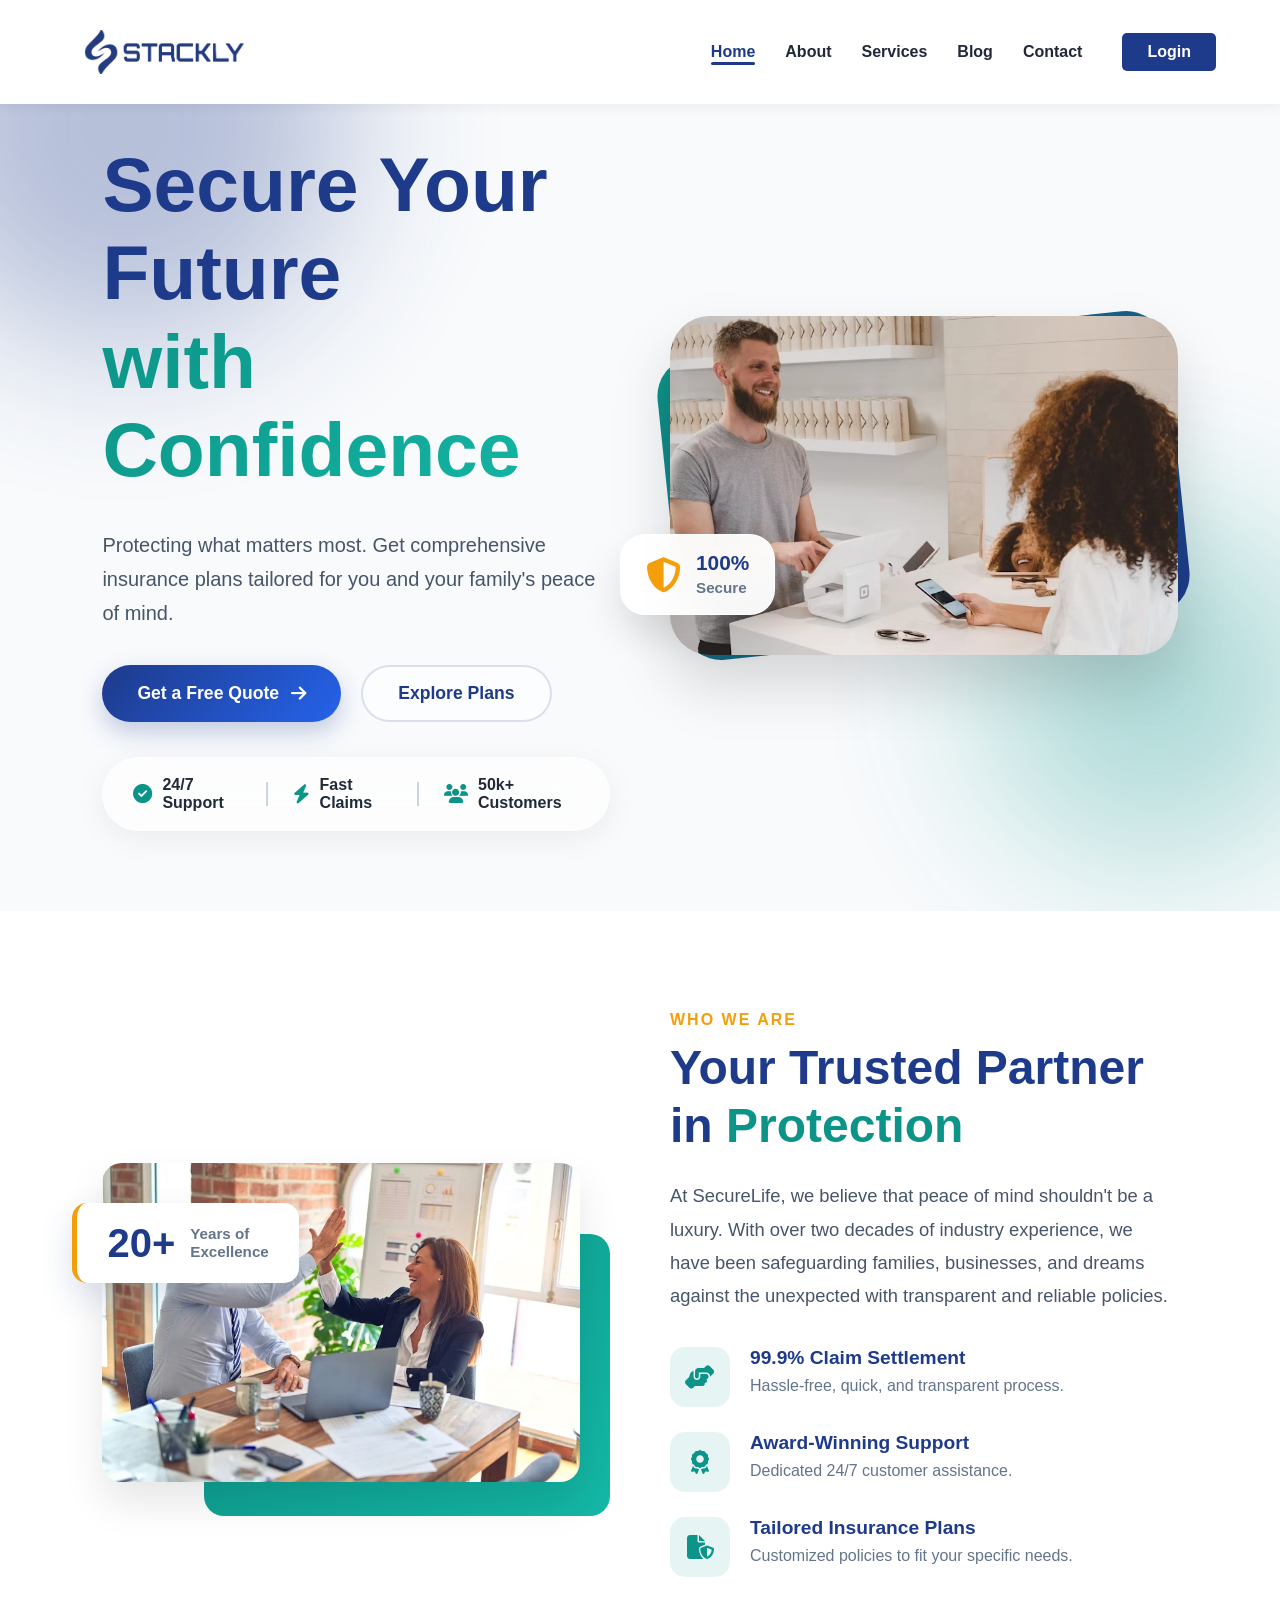
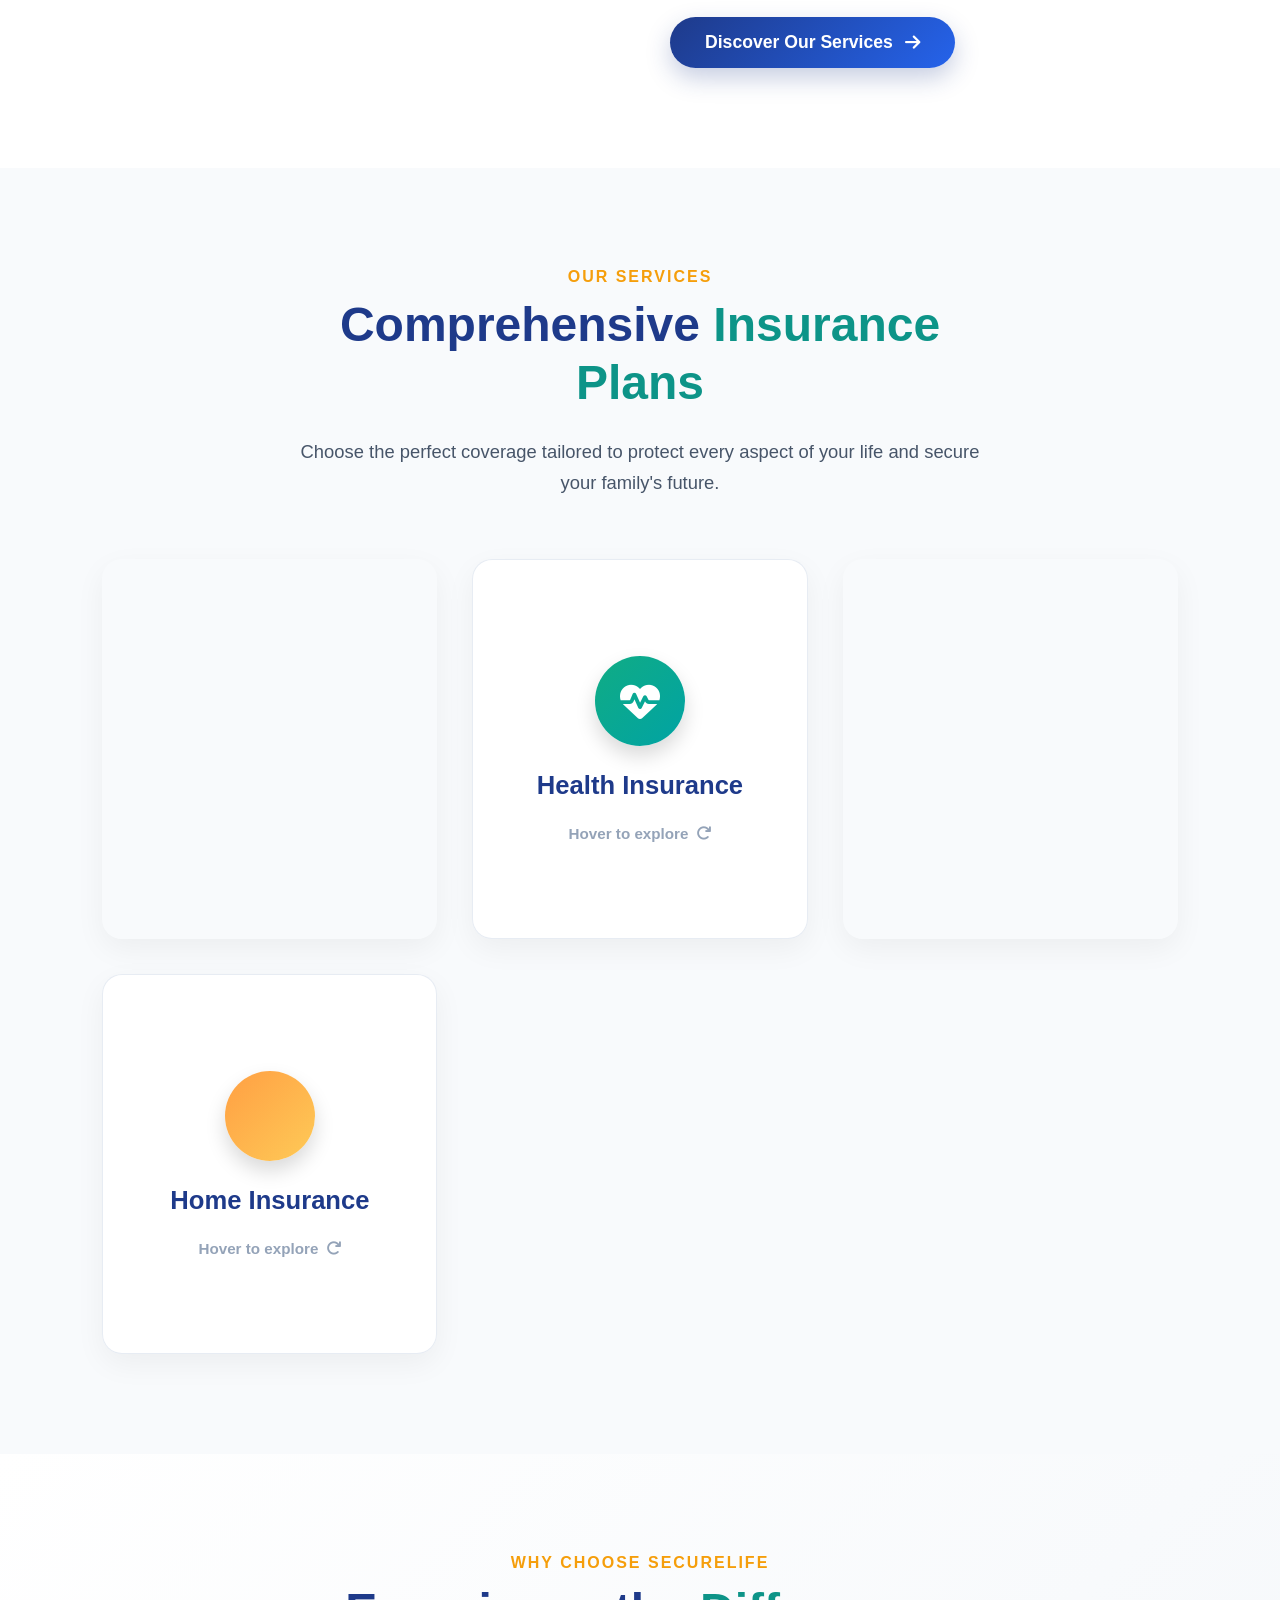
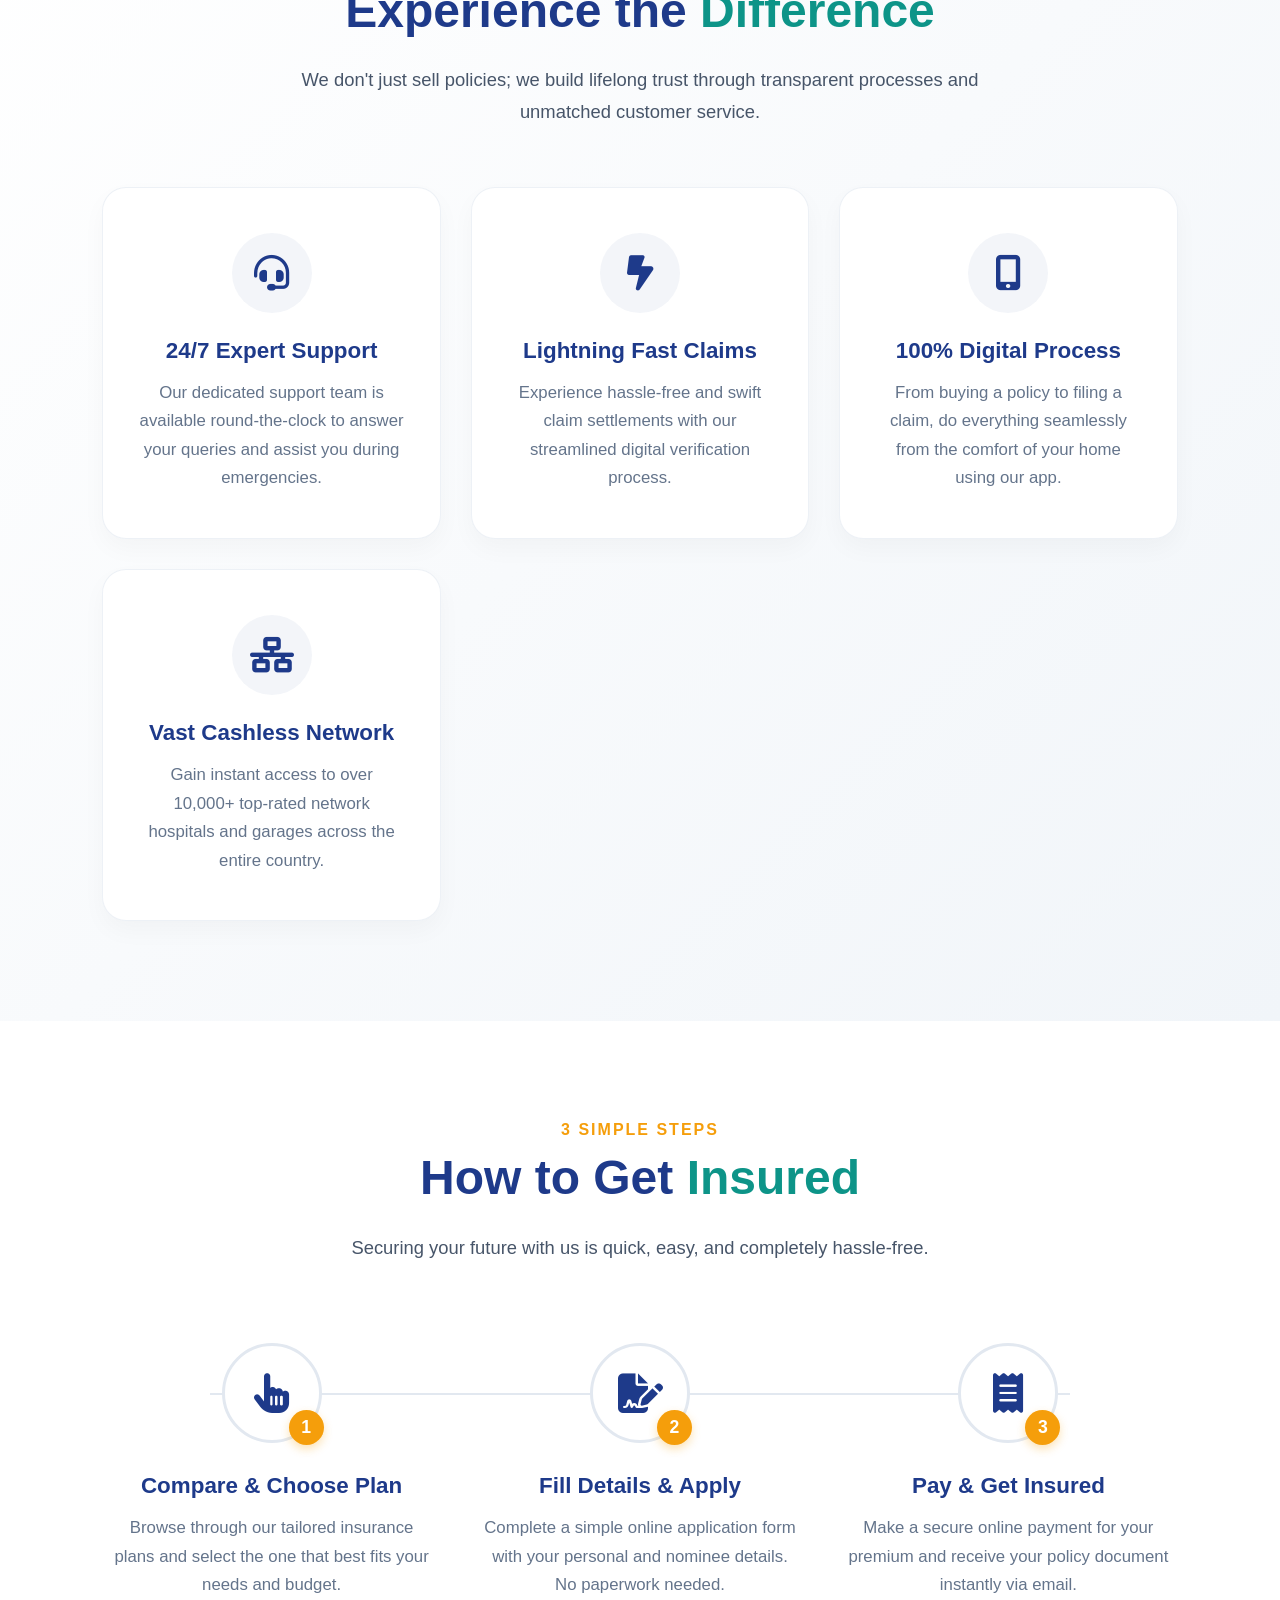
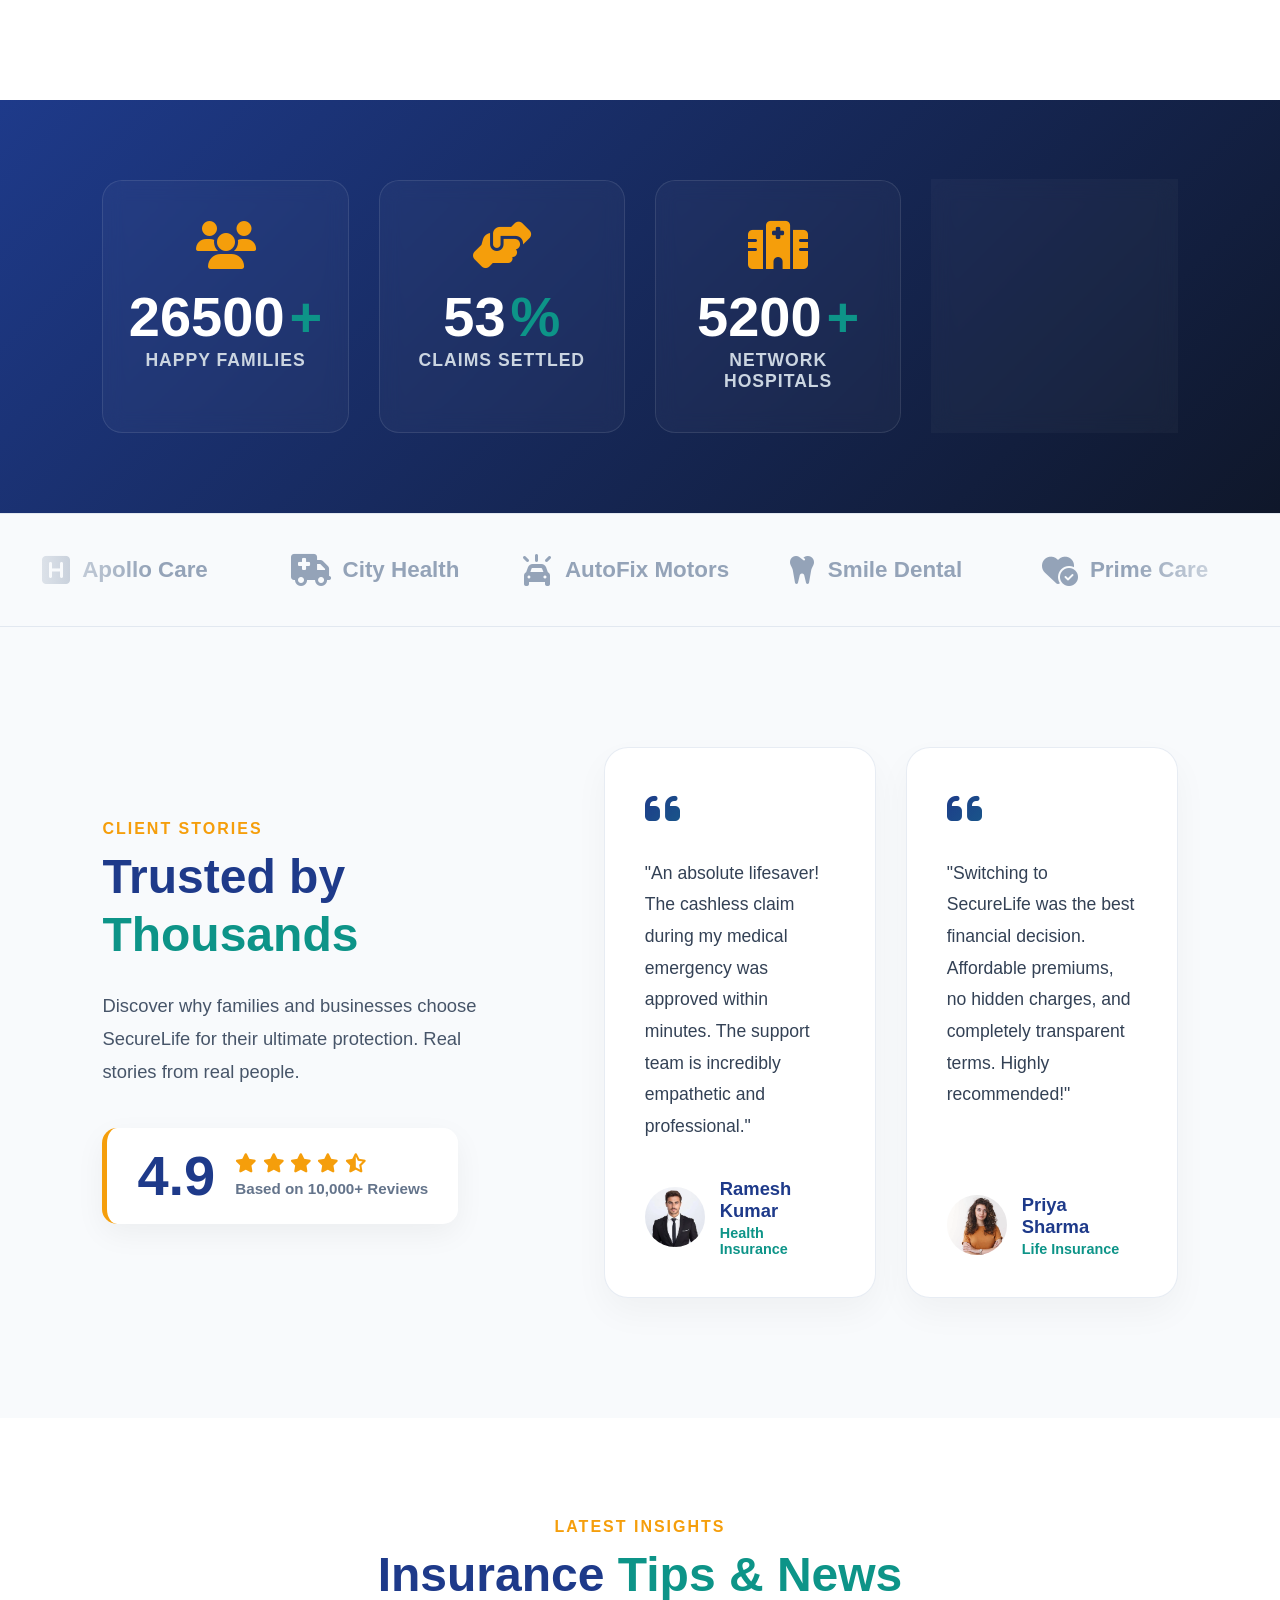
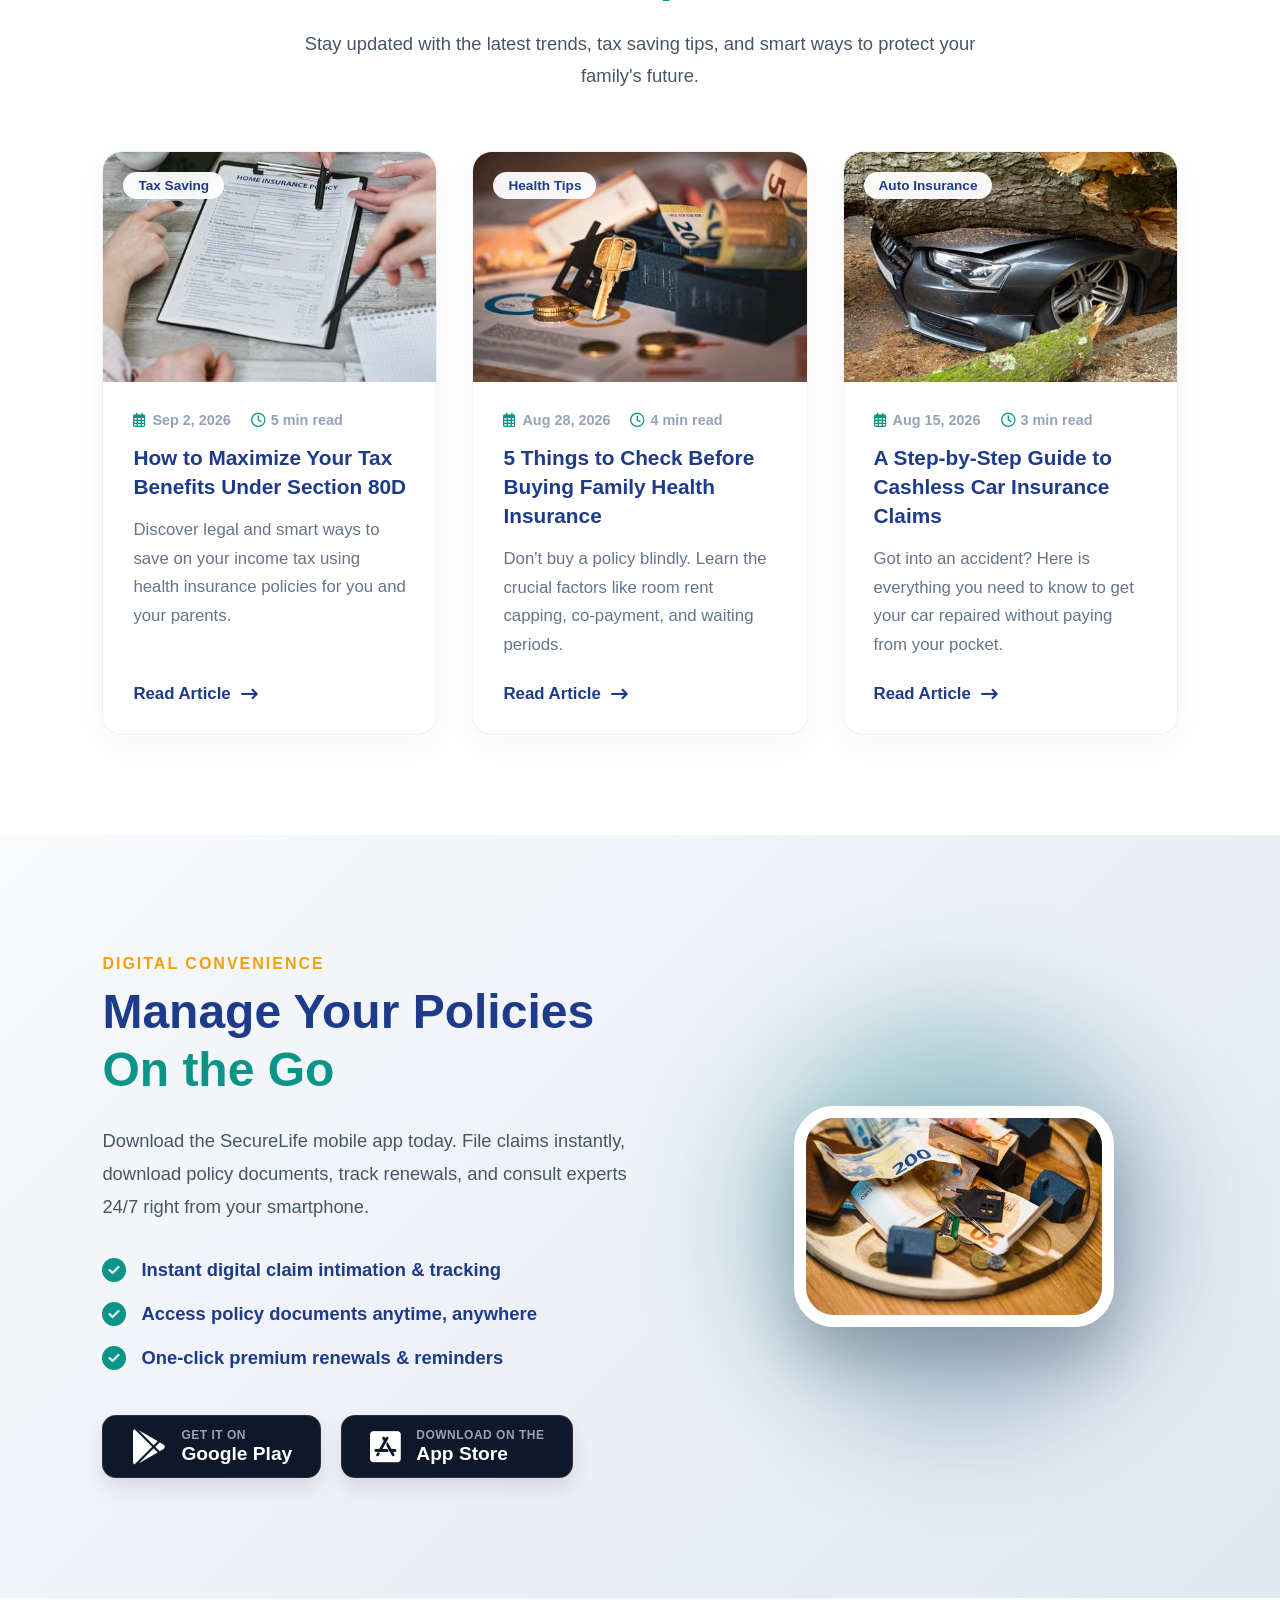
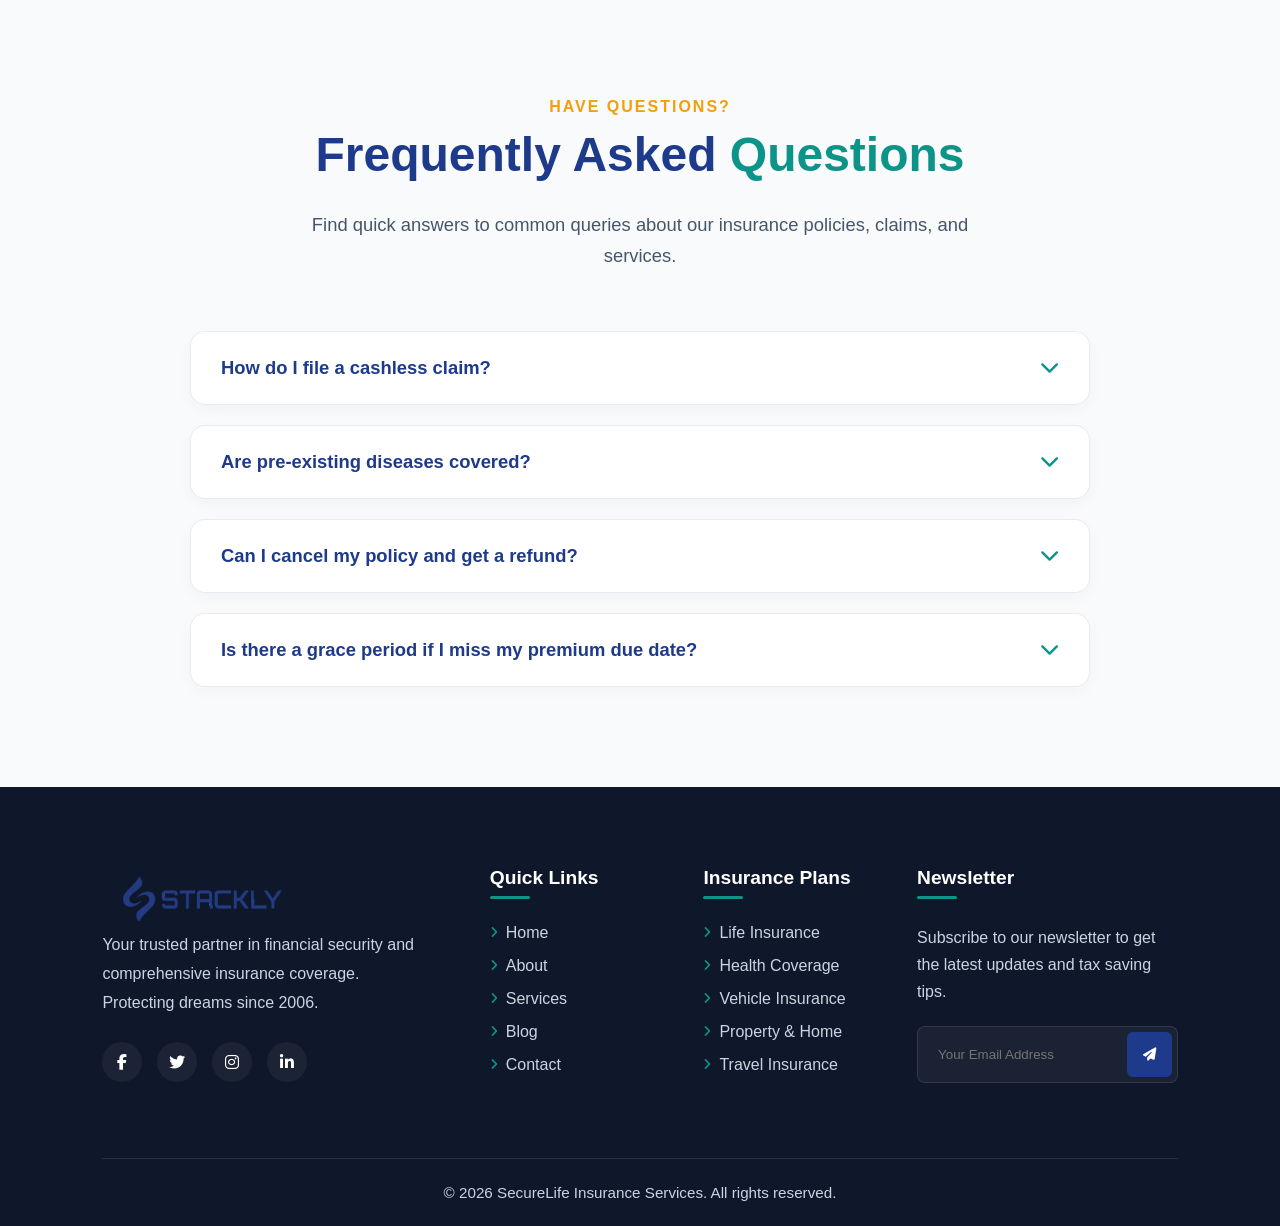
==== index.html @ 1551a97e "Insurance Services" ====
<!DOCTYPE html>
<html lang="en">

<head>
    <meta charset="UTF-8">
    <meta name="viewport" content="width=device-width, initial-scale=1.0">
    <title>Insurance Services</title>
    <link rel="stylesheet" href="Insurance.css">
    <link rel="stylesheet" href="style.css">
    <link href="https://unpkg.com/aos@2.3.1/dist/aos.css" rel="stylesheet">
    <link rel="stylesheet" href="https://cdnjs.cloudflare.com/ajax/libs/font-awesome/6.4.0/css/all.min.css">
</head>

<body>


    <nav class="navbar">
        <a href="index.html" class="logo-container">
            <img src="./asset/blue.png" alt="Company Logo" class="logo-img">
        </a>


        <div class="nav-menu" id="nav-menu">
            <ul class="nav-links">
                <li><a href="index.html" class="nav-link active">Home</a></li>
                <li><a href="about.html" class="nav-link">About</a></li>
                <li><a href="services.html" class="nav-link">Services</a></li>
                <li><a href="blog.html" class="nav-link">Blog</a></li>
                <li><a href="contact.html" class="nav-link">Contact</a></li>
            </ul>
            <a href="login.html" class="login-btn">Login</a>
        </div>


        <div class="hamburger" id="hamburger">
            <span class="bar"></span>
            <span class="bar"></span>
            <span class="bar"></span>
        </div>
    </nav>




    <section id="home" class="hero-section">
        <div class="hero-bg-shapes">
            <div class="shape shape-1"></div>
            <div class="shape shape-2"></div>
        </div>

        <div class="hero-content">
            <h1 class="hero-title">
                <span class="text-reveal">Secure Your Future</span>
                <span class="text-reveal highlight">with Confidence</span>
            </h1>
            <p class="hero-text text-fade">
                Protecting what matters most. Get comprehensive insurance plans tailored for you and your family's peace
                of mind.
            </p>

            <div class="hero-buttons button-fade">
                <a href="404.html" class="btn primary-btn">
                    Get a Free Quote <i class="fa-solid fa-arrow-right"></i>
                </a>
                <a href="404.html" class="btn secondary-btn">
                    Explore Plans
                </a>
            </div>

            <div class="trust-indicators glass-panel fade-up-delay">
                <span><i class="fa-solid fa-check-circle"></i> 24/7 Support</span>
                <span class="divider"></span>
                <span><i class="fa-solid fa-bolt"></i> Fast Claims</span>
                <span class="divider"></span>
                <span><i class="fa-solid fa-users"></i> 50k+ Customers</span>
            </div>
        </div>

        <div class="hero-image-wrapper image-reveal">
            <div class="image-backdrop"></div>
            <img src="./asset/in1.webp" alt="Insurance Premium" class="hero-image">
            <div class="floating-badge badge-1">
                <i class="fa-solid fa-shield-halved"></i>
                <div>
                    <strong>100%</strong>
                    <span>Secure</span>
                </div>
            </div>
        </div>
    </section>

    <section id="about" class="about-section">
        <div class="about-container">

            <div class="about-image-column" data-aos="fade-right" data-aos-duration="1000">
                <div class="about-image-wrapper">
                    <img src="./asset/in2.webp" alt="About SecureLife Team" class="about-image">
                    <div class="experience-badge" data-aos="zoom-in" data-aos-delay="400">
                        <h3>20+</h3>
                        <p>Years of<br>Excellence</p>
                    </div>
                    <div class="about-shape"></div>
                </div>
            </div>

            <div class="about-text-column" data-aos="fade-left" data-aos-duration="1000">
                <h4 class="section-subtitle">WHO WE ARE</h4>
                <h2 class="section-title">Your Trusted Partner in <span class="highlight">Protection</span></h2>
                <p class="about-description">
                    At SecureLife, we believe that peace of mind shouldn't be a luxury. With over two decades of
                    industry experience, we have been safeguarding families, businesses, and dreams against the
                    unexpected with transparent and reliable policies.
                </p>

                <ul class="trust-list">
                    <li data-aos="fade-up" data-aos-delay="100">
                        <div class="icon-box"><i class="fa-solid fa-handshake-angle"></i></div>
                        <div class="trust-info">
                            <h5>99.9% Claim Settlement</h5>
                            <span>Hassle-free, quick, and transparent process.</span>
                        </div>
                    </li>
                    <li data-aos="fade-up" data-aos-delay="200">
                        <div class="icon-box"><i class="fa-solid fa-award"></i></div>
                        <div class="trust-info">
                            <h5>Award-Winning Support</h5>
                            <span>Dedicated 24/7 customer assistance.</span>
                        </div>
                    </li>
                    <li data-aos="fade-up" data-aos-delay="300">
                        <div class="icon-box"><i class="fa-solid fa-file-shield"></i></div>
                        <div class="trust-info">
                            <h5>Tailored Insurance Plans</h5>
                            <span>Customized policies to fit your specific needs.</span>
                        </div>
                    </li>
                </ul>

                <a href="404.html" class="btn primary-btn about-btn" data-aos="fade-up" data-aos-delay="400">
                    Discover Our Services <i class="fa-solid fa-arrow-right"></i>
                </a>
            </div>

        </div>
    </section>

    <section id="services" class="plans-section">
        <div class="plans-header" data-aos="fade-up">
            <h4 class="section-subtitle">OUR SERVICES</h4>
            <h2 class="section-title">Comprehensive <span class="highlight">Insurance Plans</span></h2>
            <p class="plans-subtitle-text">Choose the perfect coverage tailored to protect every aspect of your life and
                secure your family's future.</p>
        </div>

        <div class="plans-grid">

            <div class="flip-card" data-aos="fade-up" data-aos-delay="100">
                <div class="flip-card-inner">
                    <div class="flip-card-front">
                        <div class="icon-wrapper life-bg">
                            <i class="fa-solid fa-hands-holding-child"></i>
                        </div>
                        <h3 class="plan-title">Life Insurance</h3>
                        <p class="front-click-text">Hover to explore <i class="fa-solid fa-arrow-right-rotate"></i></p>
                    </div>
                    <div class="flip-card-back life-bg">
                        <h3>Life Insurance</h3>
                        <p class="plan-desc">Secure your family's financial future with our flexible, high-coverage life
                            plans that ensure they are always protected.</p>
                        <a href="404.html" class="plan-link-back">Learn More <i class="fa-solid fa-arrow-right"></i></a>
                    </div>
                </div>
            </div>

            <div class="flip-card" data-aos="fade-up" data-aos-delay="200">
                <div class="flip-card-inner">
                    <div class="flip-card-front">
                        <div class="icon-wrapper health-bg">
                            <i class="fa-solid fa-heart-pulse"></i>
                        </div>
                        <h3 class="plan-title">Health Insurance</h3>
                        <p class="front-click-text">Hover to explore <i class="fa-solid fa-arrow-right-rotate"></i></p>
                    </div>
                    <div class="flip-card-back health-bg">
                        <h3>Health Insurance</h3>
                        <p class="plan-desc">Get access to the best healthcare facilities with cashless treatments and
                            comprehensive medical emergency coverage.</p>
                        <a href="404.html" class="plan-link-back">Learn More <i class="fa-solid fa-arrow-right"></i></a>
                    </div>
                </div>
            </div>

            <div class="flip-card" data-aos="fade-up" data-aos-delay="300">
                <div class="flip-card-inner">
                    <div class="flip-card-front">
                        <div class="icon-wrapper vehicle-bg">
                            <i class="fa-solid fa-car-shield"></i>
                        </div>
                        <h3 class="plan-title">Vehicle Insurance</h3>
                        <p class="front-click-text">Hover to explore <i class="fa-solid fa-arrow-right-rotate"></i></p>
                    </div>
                    <div class="flip-card-back vehicle-bg">
                        <h3>Vehicle Insurance</h3>
                        <p class="plan-desc">Drive with confidence. We offer complete protection against accidents,
                            theft, and third-party liabilities for your vehicles.</p>
                        <a href="404.html" class="plan-link-back">Learn More <i class="fa-solid fa-arrow-right"></i></a>
                    </div>
                </div>
            </div>

            <div class="flip-card" data-aos="fade-up" data-aos-delay="400">
                <div class="flip-card-inner">
                    <div class="flip-card-front">
                        <div class="icon-wrapper home-bg">
                            <i class="fa-solid fa-house-shield"></i>
                        </div>
                        <h3 class="plan-title">Home Insurance</h3>
                        <p class="front-click-text">Hover to explore <i class="fa-solid fa-arrow-right-rotate"></i></p>
                    </div>
                    <div class="flip-card-back home-bg">
                        <h3>Home Insurance</h3>
                        <p class="plan-desc">Safeguard your biggest asset. Our home insurance protects your property and
                            belongings against natural disasters and theft.</p>
                        <a href="404.html" class="plan-link-back">Learn More <i class="fa-solid fa-arrow-right"></i></a>
                    </div>
                </div>
            </div>

        </div>
    </section>


    <section id="why-us" class="why-choose-section">
        <div class="why-header" data-aos="fade-down">
            <h4 class="section-subtitle">WHY CHOOSE SECURELIFE</h4>
            <h2 class="section-title">Experience the <span class="highlight">Difference</span></h2>
            <p class="why-subtitle-text">We don't just sell policies; we build lifelong trust through transparent
                processes and unmatched customer service.</p>
        </div>

        <div class="why-grid">

            <div class="why-card" data-aos="fade-up" data-aos-delay="100">
                <div class="why-icon-box">
                    <i class="fa-solid fa-headset"></i>
                </div>
                <h3 class="why-title">24/7 Expert Support</h3>
                <p class="why-desc">Our dedicated support team is available round-the-clock to answer your queries and
                    assist you during emergencies.</p>
            </div>

            <div class="why-card" data-aos="fade-up" data-aos-delay="200">
                <div class="why-icon-box">
                    <i class="fa-solid fa-bolt-lightning"></i>
                </div>
                <h3 class="why-title">Lightning Fast Claims</h3>
                <p class="why-desc">Experience hassle-free and swift claim settlements with our streamlined digital
                    verification process.</p>
            </div>

            <div class="why-card" data-aos="fade-up" data-aos-delay="300">
                <div class="why-icon-box">
                    <i class="fa-solid fa-mobile-screen-button"></i>
                </div>
                <h3 class="why-title">100% Digital Process</h3>
                <p class="why-desc">From buying a policy to filing a claim, do everything seamlessly from the comfort of
                    your home using our app.</p>
            </div>

            <div class="why-card" data-aos="fade-up" data-aos-delay="400">
                <div class="why-icon-box">
                    <i class="fa-solid fa-network-wired"></i>
                </div>
                <h3 class="why-title">Vast Cashless Network</h3>
                <p class="why-desc">Gain instant access to over 10,000+ top-rated network hospitals and garages across
                    the entire country.</p>
            </div>

        </div>
    </section>


    <section id="how-it-works" class="process-section">
        <div class="process-header" data-aos="fade-up">
            <h4 class="section-subtitle">3 SIMPLE STEPS</h4>
            <h2 class="section-title">How to Get <span class="highlight">Insured</span></h2>
            <p class="process-subtitle-text">Securing your future with us is quick, easy, and completely hassle-free.
            </p>
        </div>

        <div class="process-container">

            <div class="process-step" data-aos="fade-right" data-aos-delay="100">
                <div class="step-icon-wrapper">
                    <i class="fa-solid fa-hand-pointer"></i>
                    <span class="step-number">1</span>
                </div>
                <h3 class="step-title">Compare & Choose Plan</h3>
                <p class="step-desc">Browse through our tailored insurance plans and select the one that best fits your
                    needs and budget.</p>
            </div>

            <div class="process-step" data-aos="fade-right" data-aos-delay="300">
                <div class="step-icon-wrapper">
                    <i class="fa-solid fa-file-signature"></i>
                    <span class="step-number">2</span>
                </div>
                <h3 class="step-title">Fill Details & Apply</h3>
                <p class="step-desc">Complete a simple online application form with your personal and nominee details.
                    No paperwork needed.</p>
            </div>

            <div class="process-step" data-aos="fade-right" data-aos-delay="500">
                <div class="step-icon-wrapper">
                    <i class="fa-solid fa-receipt"></i>
                    <span class="step-number">3</span>
                </div>
                <h3 class="step-title">Pay & Get Insured</h3>
                <p class="step-desc">Make a secure online payment for your premium and receive your policy document
                    instantly via email.</p>
            </div>

        </div>
    </section>


    <section id="milestones" class="stats-section">
        <div class="stats-container">

            <div class="stat-box" data-aos="fade-up" data-aos-delay="100">
                <i class="fa-solid fa-users stat-icon"></i>
                <div class="stat-number-wrapper">
                    <span class="counter" data-target="50000">0</span><span class="stat-plus">+</span>
                </div>
                <p class="stat-text">Happy Families</p>
            </div>

            <div class="stat-box" data-aos="fade-up" data-aos-delay="200">
                <i class="fa-solid fa-handshake-angle stat-icon"></i>
                <div class="stat-number-wrapper">
                    <span class="counter" data-target="99">0</span><span class="stat-plus">%</span>
                </div>
                <p class="stat-text">Claims Settled</p>
            </div>

            <div class="stat-box" data-aos="fade-up" data-aos-delay="300">
                <i class="fa-solid fa-hospital stat-icon"></i>
                <div class="stat-number-wrapper">
                    <span class="counter" data-target="10000">0</span><span class="stat-plus">+</span>
                </div>
                <p class="stat-text">Network Hospitals</p>
            </div>

            <div class="stat-box" data-aos="fade-up" data-aos-delay="400">
                <i class="fa-solid fa-award stat-icon"></i>
                <div class="stat-number-wrapper">
                    <span class="counter" data-target="20">0</span><span class="stat-plus">+</span>
                </div>
                <p class="stat-text">Years Experience</p>
            </div>

        </div>
    </section>

    <section id="partners" class="partners-section-alt">


        <div class="marquee-wrapper" data-aos="zoom-in" data-aos-delay="800">
            <div class="marquee-track">
                <div class="marquee-item"><i class="fa-solid fa-square-h"></i> Apollo Care</div>
                <div class="marquee-item"><i class="fa-solid fa-truck-medical"></i> City Health</div>
                <div class="marquee-item"><i class="fa-solid fa-car-on"></i> AutoFix Motors</div>
                <div class="marquee-item"><i class="fa-solid fa-tooth"></i> Smile Dental</div>
                <div class="marquee-item"><i class="fa-solid fa-heart-circle-check"></i> Prime Care</div>
                <div class="marquee-item"><i class="fa-solid fa-car-battery"></i> QuickGarage</div>

                <div class="marquee-item"><i class="fa-solid fa-square-h"></i> Apollo Care</div>
                <div class="marquee-item"><i class="fa-solid fa-truck-medical"></i> City Health</div>
                <div class="marquee-item"><i class="fa-solid fa-car-on"></i> AutoFix Motors</div>
                <div class="marquee-item"><i class="fa-solid fa-tooth"></i> Smile Dental</div>
                <div class="marquee-item"><i class="fa-solid fa-heart-circle-check"></i> Prime Care</div>
                <div class="marquee-item"><i class="fa-solid fa-car-battery"></i> QuickGarage</div>
            </div>
        </div>
    </section>

    <section id="testimonials" class="premium-testi-section">
        <div class="testi-container">

            <div class="testi-content-left" data-aos="fade-right">
                <h4 class="section-subtitle">CLIENT STORIES</h4>
                <h2 class="section-title">Trusted by <br><span class="highlight">Thousands</span></h2>
                <p class="testi-desc">Discover why families and businesses choose SecureLife for their ultimate
                    protection. Real stories from real people.</p>

                <div class="rating-summary">
                    <div class="big-rating">4.9</div>
                    <div class="rating-details">
                        <div class="stars">
                            <i class="fa-solid fa-star"></i>
                            <i class="fa-solid fa-star"></i>
                            <i class="fa-solid fa-star"></i>
                            <i class="fa-solid fa-star"></i>
                            <i class="fa-solid fa-star-half-stroke"></i>
                        </div>
                        <span>Based on 10,000+ Reviews</span>
                    </div>
                </div>
            </div>

            <div class="testi-cards-right">
                <div class="premium-testi-card card-up" data-aos="fade-up" data-aos-delay="200">
                    <div class="quote-icon-box">
                        <i class="fa-solid fa-quote-left"></i>
                    </div>
                    <p class="review-text">"An absolute lifesaver! The cashless claim during my medical emergency was
                        approved within minutes. The support team is incredibly empathetic and professional."</p>
                    <div class="client-info">
                        <img src="./asset/man1.webp" alt="Client 1">
                        <div>
                            <h4>Ramesh Kumar</h4>
                            <p>Health Insurance</p>
                        </div>
                    </div>
                </div>

                <div class="premium-testi-card card-down" data-aos="fade-up" data-aos-delay="400">
                    <div class="quote-icon-box">
                        <i class="fa-solid fa-quote-left"></i>
                    </div>
                    <p class="review-text">"Switching to SecureLife was the best financial decision. Affordable
                        premiums, no hidden charges, and completely transparent terms. Highly recommended!"</p>
                    <div class="client-info">
                        <img src="./asset/woman1.webp" alt="Client 2">
                        <div>
                            <h4>Priya Sharma</h4>
                            <p>Life Insurance</p>
                        </div>
                    </div>
                </div>
            </div>

        </div>
    </section>

    <section id="blog" class="blog-section">
        <div class="blog-header" data-aos="fade-up">
            <h4 class="section-subtitle">LATEST INSIGHTS</h4>
            <h2 class="section-title">Insurance <span class="highlight">Tips & News</span></h2>
            <p class="blog-subtitle-text">Stay updated with the latest trends, tax saving tips, and smart ways to
                protect your family's future.</p>
        </div>

        <div class="blog-grid">

            <div class="blog-card" data-aos="fade-up" data-aos-delay="100">
                <div class="blog-img-wrapper">
                    <span class="blog-category">Tax Saving</span>
                    <img src="./asset/in3.webp" alt="Tax Saving Tips">
                </div>
                <div class="blog-content">
                    <div class="blog-meta">
                        <span><i class="fa-regular fa-calendar-days"></i> Sep 2, 2026</span>
                        <span><i class="fa-regular fa-clock"></i> 5 min read</span>
                    </div>
                    <h3 class="blog-title">How to Maximize Your Tax Benefits Under Section 80D</h3>
                    <p class="blog-excerpt">Discover legal and smart ways to save on your income tax using health
                        insurance policies for you and your parents.</p>
                    <a href="404.html" class="read-more-btn">Read Article <i
                            class="fa-solid fa-arrow-right-long"></i></a>
                </div>
            </div>

            <div class="blog-card" data-aos="fade-up" data-aos-delay="200">
                <div class="blog-img-wrapper">
                    <span class="blog-category">Health Tips</span>
                    <img src="./asset/in4.webp" alt="Health Insurance Guide">
                </div>
                <div class="blog-content">
                    <div class="blog-meta">
                        <span><i class="fa-regular fa-calendar-days"></i> Aug 28, 2026</span>
                        <span><i class="fa-regular fa-clock"></i> 4 min read</span>
                    </div>
                    <h3 class="blog-title">5 Things to Check Before Buying Family Health Insurance</h3>
                    <p class="blog-excerpt">Don't buy a policy blindly. Learn the crucial factors like room rent
                        capping, co-payment, and waiting periods.</p>
                    <a href="404.html" class="read-more-btn">Read Article <i
                            class="fa-solid fa-arrow-right-long"></i></a>
                </div>
            </div>

            <div class="blog-card" data-aos="fade-up" data-aos-delay="300">
                <div class="blog-img-wrapper">
                    <span class="blog-category">Auto Insurance</span>
                    <img src="./asset/in5.webp" alt="Car Insurance Claims">
                </div>
                <div class="blog-content">
                    <div class="blog-meta">
                        <span><i class="fa-regular fa-calendar-days"></i> Aug 15, 2026</span>
                        <span><i class="fa-regular fa-clock"></i> 3 min read</span>
                    </div>
                    <h3 class="blog-title">A Step-by-Step Guide to Cashless Car Insurance Claims</h3>
                    <p class="blog-excerpt">Got into an accident? Here is everything you need to know to get your car
                        repaired without paying from your pocket.</p>
                    <a href="404.html" class="read-more-btn">Read Article <i
                            class="fa-solid fa-arrow-right-long"></i></a>
                </div>
            </div>

        </div>
    </section>

    <section id="mobile-app" class="app-section">
        <div class="app-container">

            <div class="app-content-left" data-aos="fade-right">
                <h4 class="section-subtitle">DIGITAL CONVENIENCE</h4>
                <h2 class="section-title">Manage Your Policies <br><span class="highlight">On the Go</span></h2>
                <p class="app-desc">Download the SecureLife mobile app today. File claims instantly, download policy
                    documents, track renewals, and consult experts 24/7 right from your smartphone.</p>

                <ul class="app-features-list">
                    <li><i class="fa-solid fa-circle-check"></i> Instant digital claim intimation & tracking</li>
                    <li><i class="fa-solid fa-circle-check"></i> Access policy documents anytime, anywhere</li>
                    <li><i class="fa-solid fa-circle-check"></i> One-click premium renewals & reminders</li>
                </ul>

                <div class="app-store-buttons">
                    <a href="404.html" class="store-btn">
                        <i class="fa-brands fa-google-play"></i>
                        <div>
                            <span>Get it on</span>
                            <strong>Google Play</strong>
                        </div>
                    </a>
                    <a href="404.html" class="store-btn">
                        <i class="fa-brands fa-app-store-ios"></i>
                        <div>
                            <span>Download on the</span>
                            <strong>App Store</strong>
                        </div>
                    </a>
                </div>
            </div>

            <div class="app-image-right" data-aos="fade-left">
                <div class="app-mockup-bg"></div>
                <img src="./asset/in6.webp" alt="SecureLife Mobile App" class="app-mockup-img">
            </div>

        </div>
    </section>

    <section id="faq" class="faq-section">
        <div class="faq-header" data-aos="fade-up">
            <h4 class="section-subtitle">HAVE QUESTIONS?</h4>
            <h2 class="section-title">Frequently Asked <span class="highlight">Questions</span></h2>
            <p class="faq-subtitle-text">Find quick answers to common queries about our insurance policies, claims, and
                services.</p>
        </div>

        <div class="faq-container">

            <div class="faq-item" data-aos="fade-up" data-aos-delay="100">
                <button class="faq-question">
                    <span>How do I file a cashless claim?</span>
                    <i class="fa-solid fa-chevron-down"></i>
                </button>
                <div class="faq-answer">
                    <div class="faq-answer-inner">
                        You can easily file a cashless claim by visiting any of our 5000+ network hospitals. Simply
                        present your SecureLife health card at the insurance desk, and we will directly settle the bills
                        with the hospital.
                    </div>
                </div>
            </div>

            <div class="faq-item" data-aos="fade-up" data-aos-delay="200">
                <button class="faq-question">
                    <span>Are pre-existing diseases covered?</span>
                    <i class="fa-solid fa-chevron-down"></i>
                </button>
                <div class="faq-answer">
                    <div class="faq-answer-inner">
                        Yes, pre-existing diseases are covered after a standard waiting period of 2 to 4 years,
                        depending on the specific health insurance plan you choose during enrollment.
                    </div>
                </div>
            </div>

            <div class="faq-item" data-aos="fade-up" data-aos-delay="300">
                <button class="faq-question">
                    <span>Can I cancel my policy and get a refund?</span>
                    <i class="fa-solid fa-chevron-down"></i>
                </button>
                <div class="faq-answer">
                    <div class="faq-answer-inner">
                        Absolutely! We offer a 15-day "Free Look Period" from the date of policy receipt. If you are not
                        satisfied, you can cancel the policy within this period and get a full refund minus minor
                        administrative charges.
                    </div>
                </div>
            </div>

            <div class="faq-item" data-aos="fade-up" data-aos-delay="400">
                <button class="faq-question">
                    <span>Is there a grace period if I miss my premium due date?</span>
                    <i class="fa-solid fa-chevron-down"></i>
                </button>
                <div class="faq-answer">
                    <div class="faq-answer-inner">
                        Yes, we provide a grace period of 30 days for yearly premium payments and 15 days for monthly
                        payments. Your coverage remains active during this grace period.
                    </div>
                </div>
            </div>

        </div>
    </section>


    <footer class="footer-section">
        <div class="footer-container">

            <div class="footer-brand">
                <a href="index.html" class="logo-container">
                    <img src="./asset/blue.png" alt="Company Logo" class="logo-img">
                </a>
                <p class="footer-desc">Your trusted partner in financial security and comprehensive insurance coverage.
                    Protecting dreams since 2006.</p>
                <div class="social-links">
                    <a href="404.html"><i class="fa-brands fa-facebook-f"></i></a>
                    <a href="404.html"><i class="fa-brands fa-twitter"></i></a>
                    <a href="404.html"><i class="fa-brands fa-instagram"></i></a>
                    <a href="404.html"><i class="fa-brands fa-linkedin-in"></i></a>
                </div>
            </div>

            <div class="footer-links">
                <h4>Quick Links</h4>
                <ul>
                    <li><a href="index.html"><i class="fa-solid fa-angle-right"></i> Home </a></li>
                    <li><a href="about.html"><i class="fa-solid fa-angle-right"></i> About</a></li>
                    <li><a href="services.html"><i class="fa-solid fa-angle-right"></i> Services</a></li>
                    <li><a href="blog.html"><i class="fa-solid fa-angle-right"></i> Blog</a></li>
                    <li><a href="contact.html"><i class="fa-solid fa-angle-right"></i> Contact </a></li>
                </ul>
            </div>

            <div class="footer-links">
                <h4>Insurance Plans</h4>
                <ul>
                    <li><a href="404.html"><i class="fa-solid fa-angle-right"></i> Life Insurance</a></li>
                    <li><a href="404.html"><i class="fa-solid fa-angle-right"></i> Health Coverage</a></li>
                    <li><a href="404.html"><i class="fa-solid fa-angle-right"></i> Vehicle Insurance</a></li>
                    <li><a href="404.html"><i class="fa-solid fa-angle-right"></i> Property & Home</a></li>
                    <li><a href="404.html"><i class="fa-solid fa-angle-right"></i> Travel Insurance</a></li>
                </ul>
            </div>

            <div class="footer-newsletter">
                <h4>Newsletter</h4>
                <p>Subscribe to our newsletter to get the latest updates and tax saving tips.</p>


                <form id="footerNewsletterForm" novalidate style="position: relative; margin-bottom: 15px;">
                    <div class="newsletter-form">
                        <input type="email" id="footerEmailInput" placeholder="Your Email Address" required>
                        <button type="submit" id="footerSubscribeBtn"><i class="fa-solid fa-paper-plane"></i></button>
                    </div>

                    <span id="footerEmailError" class="newsletter-error-msg"></span>
                </form>


                <div id="footerSuccessMsg" class="newsletter-success-msg" style="display: none;">
                    <i class="fa-solid fa-circle-check"></i> Subscribed Successfully!
                </div>
            </div>

        </div>

        <div class="footer-bottom">
            <p>&copy; 2026 SecureLife Insurance Services. All rights reserved.</p>
        </div>
    </footer>


    <script src="https://unpkg.com/aos@2.3.1/dist/aos.js"></script>
    <script src="main.js"></script>
    <script>
        AOS.init({
            duration: 1000,
            once: true,
            offset: 100
        });

        const counters = document.querySelectorAll('.counter');
        const speed = 100;
        const statsSection = document.querySelector('.stats-section');

        const animateCounters = () => {
            counters.forEach(counter => {
                const updateCount = () => {
                    const target = +counter.getAttribute('data-target');
                    const count = +counter.innerText;
                    const inc = target / speed;

                    if (count < target) {
                        counter.innerText = Math.ceil(count + inc);
                        setTimeout(updateCount, 20);
                    } else {
                        counter.innerText = target;
                    }
                };
                updateCount();
            });
        };

        if (statsSection) {
            const observer = new IntersectionObserver((entries) => {
                if (entries[0].isIntersecting) {
                    animateCounters();
                    observer.disconnect();
                }
            }, { threshold: 0.5 });

            observer.observe(statsSection);
        }

        const faqItems = document.querySelectorAll('.faq-item');

        faqItems.forEach(item => {
            const question = item.querySelector('.faq-question');
            const answer = item.querySelector('.faq-answer');

            question.addEventListener('click', () => {
                const isActive = item.classList.contains('active');

                faqItems.forEach(otherItem => {
                    otherItem.classList.remove('active');
                    otherItem.querySelector('.faq-answer').style.maxHeight = null;
                });

                if (!isActive) {
                    item.classList.add('active');
                    answer.style.maxHeight = answer.scrollHeight + "px";
                }
            });
        });
    </script>
</body>

</html>
---- Insurance.css ----
* {
     margin: 0;
     padding: 0;
     box-sizing: border-box;
     font-family: 'Segoe UI', Tahoma, Geneva, Verdana, sans-serif;
 }

 body {
     overflow-x: hidden;
 }


 .navbar {
     display: flex;
     justify-content: space-between;
     align-items: center;
     padding: 20px 5%;
     background-color: #ffffff;
     box-shadow: 0 4px 10px rgba(0, 0, 0, 0.05);
     position: fixed;
     width: 100%;
     top: 0;
     z-index: 1000;
 }

 .logo-container {
     display: flex;
     align-items: center;
     justify-content: flex-start;
     padding: 10px 20px;
     z-index: 1000;
 }


 .logo-img {
     width: 160px;
     transition: transform 0.3s ease;
 }


 .logo-img:hover {
     transform: scale(1.05);
     cursor: pointer;
 }


 .nav-menu {
     display: flex;
     align-items: center;
     gap: 40px;
 }

 .nav-links {
     display: flex;
     list-style: none;
     gap: 30px;
 }


 .nav-link {
     text-decoration: none;
     color: #1F2937;
     font-weight: 600;
     font-size: 16px;
     transition: 0.3s;
     position: relative;
 }


 .nav-link:hover,
 .nav-link.active {
     color: #1E3A8A;
 }

 .nav-link.active::after {
     content: '';
     position: absolute;
     left: 0;
     bottom: -5px;
     width: 100%;
     height: 3px;
     background-color: #1E3A8A;
     border-radius: 5px;
 }


 .login-btn {
     background-color: #1E3A8A;
     color: #ffffff;
     padding: 10px 25px;
     border-radius: 5px;
     text-decoration: none;
     font-weight: 600;
     font-size: 16px;
     transition: 0.3s;
 }

 .login-btn:hover {
     background-color: #152c6b;
 }


 .hamburger {
     display: none;
     cursor: pointer;
     flex-direction: column;
     gap: 6px;
 }

 .hamburger .bar {
     width: 28px;
     height: 3px;
     background-color: #1E3A8A;
     transition: all 0.3s ease-in-out;
     border-radius: 5px;
 }




 @media (max-width: 900px) {
     .hamburger {
         display: flex;
     }

     .nav-menu {
         position: fixed;
         left: -100%;
         top: 70px;
         flex-direction: column;
         background-color: #ffffff;
         width: 100%;
         height: 100vh;
         text-align: center;
         transition: 0.4s ease-in-out;
         padding-top: 50px;
         gap: 30px;
         box-shadow: 0 10px 27px rgba(0, 0, 0, 0.1);
     }

     .nav-menu.active {
         left: 0;
     }

     .nav-links {
         flex-direction: column;
         width: 100%;
         gap: 25px;
     }


     .nav-link.active::after {
         width: 50%;
         left: 25%;
     }


     .hamburger.active .bar:nth-child(2) {
         opacity: 0;
     }

     .hamburger.active .bar:nth-child(1) {
         transform: translateY(9px) rotate(45deg);
     }

     .hamburger.active .bar:nth-child(3) {
         transform: translateY(-9px) rotate(-45deg);
     }
 }




 .footer-section {
     background-color: #0f172a;
     color: #cbd5e1;
     padding: 80px 8% 0;
 }

 .footer-container {
     display: grid;
     grid-template-columns: 2fr 1fr 1fr 1.5fr;
     gap: 40px;
     max-width: 1300px;
     margin: 0 auto;
     padding-bottom: 60px;
     border-bottom: 1px solid rgba(255, 255, 255, 0.1);
 }

 .footer-brand .footer-logo {
     font-size: 2rem;
     font-weight: 800;
     color: #ffffff;
     display: flex;
     align-items: center;
     gap: 10px;
     margin-bottom: 20px;
 }

 .footer-brand .footer-logo i {
     color: var(--secondary);
 }

 .footer-desc {
     line-height: 1.8;
     margin-bottom: 25px;
     font-size: 1rem;
     max-width: 320px;
 }

 .social-links {
     display: flex;
     gap: 15px;
 }

 .social-links a {
     width: 40px;
     height: 40px;
     background: rgba(255, 255, 255, 0.05);
     border-radius: 50%;
     display: flex;
     justify-content: center;
     align-items: center;
     color: #ffffff;
     text-decoration: none;
     transition: all 0.3s ease;
 }

 .social-links a:hover {
     background: var(--secondary);
     transform: translateY(-5px);
 }

 .footer-links h4,
 .footer-newsletter h4 {
     color: #ffffff;
     font-size: 1.2rem;
     margin-bottom: 25px;
     position: relative;
     padding-bottom: 10px;
 }

 .footer-links h4::after,
 .footer-newsletter h4::after {
     content: '';
     position: absolute;
     bottom: 0;
     left: 0;
     width: 40px;
     height: 3px;
     background: var(--secondary);
     border-radius: 2px;
 }

 .footer-links ul {
     list-style: none;
 }

 .footer-links ul li {
     margin-bottom: 15px;
 }

 .footer-links ul li a {
     color: #cbd5e1;
     text-decoration: none;
     transition: all 0.3s ease;
     display: flex;
     align-items: center;
     gap: 8px;
 }

 .footer-links ul li a i {
     font-size: 0.8rem;
     color: var(--secondary);
     transition: transform 0.3s ease;
 }

 .footer-links ul li a:hover {
     color: #ffffff;
 }

 .footer-links ul li a:hover i {
     transform: translateX(5px);
 }

 .footer-newsletter p {
     line-height: 1.7;
     margin-bottom: 20px;
 }

 .newsletter-form {
     display: flex;
     align-items: center;
     background: rgba(255, 255, 255, 0.05);
     border-radius: 8px;
     padding: 5px;
     border: 1px solid rgba(255, 255, 255, 0.1);
 }

 .newsletter-form input {
     flex-grow: 1;
     background: transparent;
     border: none;
     padding: 12px 15px;
     color: #ffffff;
     outline: none;
 }

 .newsletter-form button {
     background: var(--primary);
     border: none;
     color: white;
     width: 45px;
     height: 45px;
     border-radius: 6px;
     cursor: pointer;
     transition: background 0.3s ease;
 }

 .newsletter-form button:hover {
     background: var(--accent);
 }

 .footer-bottom {
     text-align: center;
     padding: 25px 0;
     font-size: 0.95rem;
 }

 @media (max-width: 992px) {
     .contact-container {
         grid-template-columns: 1fr;
     }

     .footer-container {
         grid-template-columns: repeat(2, 1fr);
     }
 }

 @media (max-width: 768px) {
     .contact-section {
         padding: 80px 5%;
     }

     .contact-form-wrapper {
         padding: 30px 20px;
     }

     .footer-container {
         grid-template-columns: 1fr;
         gap: 40px;
     }
 }


 .newsletter-error-msg {
     position: absolute;
     bottom: -22px;
     left: 5px;
     font-size: 12px;
     color: #ef4444;
     font-weight: 700;
     display: none;
 }

 .newsletter-success-msg {
     color: #10b981;
     font-size: 14px;
     font-weight: 700;
     margin-top: 10px;
 }

 .input-error-border {
     border: 2px solid #ef4444 !important;
     background-color: #fef2f2 !important;
 }

 .newsletter-shake {
     animation: newsShake 0.4s ease-in-out;
 }

 @keyframes newsShake {

     0%,
     100% {
         transform: translateX(0);
     }

     25%,
     75% {
         transform: translateX(-5px);
     }

     50% {
         transform: translateX(5px);
     }
 }
---- style.css ----
:root {
    --primary: #1E3A8A;
    --secondary: #0D9488;
    --accent: #F59E0B;
    --bg-color: #F8FAFC;
}

.hero-section {
    position: relative;
    display: flex;
    align-items: center;
    justify-content: space-between;
    min-height: 100vh;
    padding: 140px 8% 80px;
    background-color: var(--bg-color);
    overflow: hidden;
    z-index: 1;
}

.hero-bg-shapes {
    position: absolute;
    top: 0;
    left: 0;
    width: 100%;
    height: 100%;
    z-index: -1;
    overflow: hidden;
}

.shape {
    position: absolute;
    border-radius: 50%;
    filter: blur(80px);
    opacity: 0.3;
    animation: moveShapes 15s infinite alternate;
}

.shape-1 {
    width: 450px;
    height: 450px;
    background: var(--primary);
    top: -100px;
    left: -100px;
}

.shape-2 {
    width: 350px;
    height: 350px;
    background: var(--secondary);
    bottom: 50px;
    right: -50px;
    animation-delay: -5s;
}

.hero-content {
    flex: 1;
    max-width: 650px;
    display: flex;
    flex-direction: column;
    gap: 35px;
}

.hero-title {
    font-size: 4.8rem;
    line-height: 1.15;
    font-weight: 800;
    color: var(--primary);
    display: flex;
    flex-direction: column;
}

.hero-title .highlight {
    background: linear-gradient(135deg, var(--secondary), #14b8a6);
    -webkit-background-clip: text;
    -webkit-text-fill-color: transparent;
}

.text-reveal {
    opacity: 0;
    transform: translateY(40px);
    animation: revealUp 0.8s cubic-bezier(0.2, 1, 0.3, 1) forwards;
}

.text-reveal:nth-child(2) {
    animation-delay: 0.2s;
}

.hero-text {
    font-size: 1.25rem;
    color: #475569;
    line-height: 1.7;
    max-width: 550px;
}

.text-fade {
    opacity: 0;
    transform: translateX(-30px);
    animation: fadeRight 0.8s ease forwards 0.4s;
}

.hero-buttons {
    display: flex;
    gap: 20px;
}

.button-fade {
    opacity: 0;
    transform: translateY(20px);
    animation: revealUp 0.8s ease forwards 0.6s;
}

.btn {
    padding: 16px 35px;
    border-radius: 50px;
    font-size: 1.1rem;
    font-weight: 600;
    text-decoration: none;
    transition: all 0.4s cubic-bezier(0.2, 1, 0.3, 1);
    display: inline-flex;
    align-items: center;
    gap: 12px;
}

.primary-btn {
    background: linear-gradient(135deg, var(--primary), #2563EB);
    color: white;
    box-shadow: 0 10px 25px rgba(30, 58, 138, 0.25);
}

.primary-btn:hover {
    transform: translateY(-5px) scale(1.02);
    box-shadow: 0 15px 35px rgba(30, 58, 138, 0.4);
}

.secondary-btn {
    background: rgba(255, 255, 255, 0.5);
    color: var(--primary);
    border: 2px solid rgba(30, 58, 138, 0.15);
    backdrop-filter: blur(10px);
}

.secondary-btn:hover {
    background: white;
    border-color: var(--primary);
    transform: translateY(-5px);
}

.glass-panel {
    background: rgba(255, 255, 255, 0.65);
    backdrop-filter: blur(25px);
    border: 1px solid rgba(255, 255, 255, 0.5);
    padding: 18px 30px;
    border-radius: 100px;
    display: inline-flex;
    align-items: center;
    gap: 25px;
    box-shadow: 0 8px 32px rgba(0, 0, 0, 0.06);
    width: fit-content;
}

.fade-up-delay {
    opacity: 0;
    transform: translateY(20px);
    animation: revealUp 0.8s ease forwards 0.8s;
}

.glass-panel span {
    display: flex;
    align-items: center;
    gap: 10px;
    color: #1F2937;
    font-weight: 700;
    font-size: 1rem;
}

.glass-panel i {
    color: var(--secondary);
    font-size: 1.2rem;
}

.divider {
    width: 2px;
    height: 24px;
    background: #CBD5E1;
}

.hero-image-wrapper {
    flex: 1;
    position: relative;
    display: flex;
    justify-content: center;
    align-items: center;
    padding-left: 60px;
}

.image-reveal {
    opacity: 0;
    transform: scale(0.9) rotate(2deg);
    animation: revealImage 1s cubic-bezier(0.2, 1, 0.3, 1) forwards 0.5s;
}

.image-backdrop {
    position: absolute;
    width: 90%;
    height: 90%;
    background: linear-gradient(135deg, var(--secondary), var(--primary));
    border-radius: 40px;
    transform: rotate(-6deg);
    z-index: -1;
    transition: transform 0.6s cubic-bezier(0.2, 1, 0.3, 1);
}

.hero-image-wrapper:hover .image-backdrop {
    transform: rotate(-9deg) scale(1.03);
}

.hero-image {
    width: 100%;
    max-width: 550px;
    border-radius: 40px;
    box-shadow: 0 30px 60px rgba(0, 0, 0, 0.15);
    animation: float 6s ease-in-out infinite;
}

.floating-badge {
    position: absolute;
    bottom: 40px;
    left: 10px;
    background: rgba(255, 255, 255, 0.95);
    backdrop-filter: blur(15px);
    padding: 18px 25px;
    border-radius: 25px;
    display: flex;
    align-items: center;
    gap: 15px;
    box-shadow: 0 20px 40px rgba(0, 0, 0, 0.12);
    animation: float 5s ease-in-out infinite 1s;
    border: 1px solid rgba(255, 255, 255, 0.8);
}

.floating-badge i {
    font-size: 2.2rem;
    color: var(--accent);
}

.floating-badge div {
    display: flex;
    flex-direction: column;
}

.floating-badge strong {
    color: var(--primary);
    font-size: 1.3rem;
    line-height: 1;
}

.floating-badge span {
    color: #64748B;
    font-size: 0.95rem;
    font-weight: 600;
    margin-top: 5px;
}

@keyframes revealUp {
    to {
        opacity: 1;
        transform: translateY(0);
    }
}

@keyframes fadeRight {
    to {
        opacity: 1;
        transform: translateX(0);
    }
}

@keyframes revealImage {
    to {
        opacity: 1;
        transform: scale(1) rotate(0deg);
    }
}

@keyframes float {

    0%,
    100% {
        transform: translateY(0);
    }

    50% {
        transform: translateY(-20px);
    }
}

@keyframes moveShapes {
    0% {
        transform: translate(0, 0) scale(1);
    }

    100% {
        transform: translate(60px, 60px) scale(1.15);
    }
}

@media (max-width: 1024px) {
    .hero-title {
        font-size: 3.8rem;
    }

    .hero-section {
        flex-direction: column;
        text-align: center;
        padding-top: 160px;
    }

    .hero-content {
        align-items: center;
    }

    .glass-panel {
        flex-wrap: wrap;
        justify-content: center;
        border-radius: 20px;
        padding: 20px;
    }

    .divider {
        display: none;
    }

    .hero-image-wrapper {
        padding-left: 0;
        margin-top: 70px;
    }

    .image-backdrop {
        border-radius: 30px;
    }

    .hero-image {
        border-radius: 30px;
    }
}

@media (max-width: 768px) {
    .hero-buttons {
        flex-direction: column;
        width: 100%;
    }

    .btn {
        justify-content: center;
        width: 100%;
    }

    .hero-title {
        font-size: 2.8rem;
    }

    .floating-badge {
        display: none;
    }
}

.about-section {
    padding: 100px 8%;
    background-color: #ffffff;
    overflow: hidden;
}

.about-container {
    display: flex;
    align-items: center;
    justify-content: space-between;
    gap: 60px;
    max-width: 1400px;
    margin: 0 auto;
}

.about-image-column {
    flex: 1;
    position: relative;
}

.about-image-wrapper {
    position: relative;
    z-index: 2;
    padding-right: 30px;
    padding-bottom: 30px;
}

.about-image {
    width: 100%;
    border-radius: 20px;
    box-shadow: 0 20px 40px rgba(0, 0, 0, 0.1);
    position: relative;
    z-index: 2;
}

.about-shape {
    position: absolute;
    bottom: 0;
    right: 0;
    width: 80%;
    height: 80%;
    background: linear-gradient(135deg, var(--secondary), #14b8a6);
    border-radius: 20px;
    z-index: 1;
}

.experience-badge {
    position: absolute;
    top: 40px;
    left: -30px;
    background: #ffffff;
    padding: 20px 30px;
    border-radius: 15px;
    box-shadow: 0 15px 35px rgba(30, 58, 138, 0.15);
    z-index: 3;
    display: flex;
    align-items: center;
    gap: 15px;
    border-left: 5px solid var(--accent);
}

.experience-badge h3 {
    font-size: 2.5rem;
    color: var(--primary);
    line-height: 1;
}

.experience-badge p {
    font-size: 0.95rem;
    color: #64748B;
    font-weight: 700;
    line-height: 1.2;
}

.about-text-column {
    flex: 1;
}

.section-subtitle {
    color: var(--accent);
    font-size: 1rem;
    font-weight: 700;
    letter-spacing: 2px;
    text-transform: uppercase;
    margin-bottom: 10px;
}

.section-title {
    font-size: 3rem;
    color: var(--primary);
    line-height: 1.2;
    margin-bottom: 25px;
    font-weight: 800;
}

.section-title .highlight {
    color: var(--secondary);
}

.about-description {
    font-size: 1.15rem;
    color: #475569;
    line-height: 1.8;
    margin-bottom: 35px;
}

.trust-list {
    list-style: none;
    margin-bottom: 40px;
    display: flex;
    flex-direction: column;
    gap: 25px;
}

.trust-list li {
    display: flex;
    align-items: flex-start;
    gap: 20px;
}

.icon-box {
    width: 60px;
    height: 60px;
    background: rgba(13, 148, 136, 0.1);
    border-radius: 15px;
    display: flex;
    justify-content: center;
    align-items: center;
    font-size: 1.5rem;
    color: var(--secondary);
    flex-shrink: 0;
    transition: 0.3s ease;
}

.trust-list li:hover .icon-box {
    background: var(--secondary);
    color: #ffffff;
    transform: translateY(-5px);
}

.trust-info h5 {
    font-size: 1.2rem;
    color: var(--primary);
    margin-bottom: 5px;
}

.trust-info span {
    font-size: 1rem;
    color: #64748B;
    line-height: 1.5;
}

.about-btn {
    padding: 15px 35px;
}

@media (max-width: 1024px) {
    .about-container {
        flex-direction: column;
        gap: 50px;
    }

    .about-image-wrapper {
        padding-right: 0;
        padding-bottom: 0;
    }

    .about-shape {
        display: none;
    }

    .experience-badge {
        left: 20px;
        top: 20px;
    }

    .section-title {
        font-size: 2.5rem;
    }
}

@media (max-width: 768px) {
    .about-section {
        padding: 80px 5%;
    }

    .experience-badge {
        padding: 15px 20px;
        left: 10px;
        top: 10px;
    }

    .experience-badge h3 {
        font-size: 2rem;
    }

    .trust-list li {
        flex-direction: column;
        gap: 15px;
    }
}


.plans-section {
    padding: 100px 8%;
    background-color: #F8FAFC;
}

.plans-header {
    text-align: center;
    max-width: 700px;
    margin: 0 auto 60px;
}

.plans-subtitle-text {
    font-size: 1.15rem;
    color: #475569;
    line-height: 1.7;
    margin-top: 15px;
}

.plans-grid {
    display: grid;
    grid-template-columns: repeat(auto-fit, minmax(280px, 1fr));
    gap: 35px;
    max-width: 1400px;
    margin: 0 auto;
}

.flip-card {
    background-color: transparent;
    height: 380px;
    perspective: 1000px;
}

.flip-card-inner {
    position: relative;
    width: 100%;
    height: 100%;
    text-align: center;
    transition: transform 0.8s cubic-bezier(0.175, 0.885, 0.32, 1.275);
    transform-style: preserve-3d;
    border-radius: 20px;
    box-shadow: 0 10px 30px rgba(0, 0, 0, 0.05);
}

.flip-card:hover .flip-card-inner {
    transform: rotateY(180deg);
}

.flip-card-front,
.flip-card-back {
    position: absolute;
    width: 100%;
    height: 100%;
    -webkit-backface-visibility: hidden;
    backface-visibility: hidden;
    border-radius: 20px;
    display: flex;
    flex-direction: column;
    justify-content: center;
    align-items: center;
    padding: 30px;
}

.flip-card-front {
    background-color: #ffffff;
    border: 1px solid rgba(226, 232, 240, 0.8);
}

.flip-card-back {
    color: white;
    transform: rotateY(180deg);
}

.icon-wrapper {
    width: 90px;
    height: 90px;
    border-radius: 50%;
    display: flex;
    justify-content: center;
    align-items: center;
    font-size: 2.5rem;
    margin-bottom: 25px;
    color: #ffffff;
    box-shadow: 0 10px 20px rgba(0, 0, 0, 0.15);
}

.life-bg {
    background: linear-gradient(135deg, #FF6B6B, #EE5253);
}

.health-bg {
    background: linear-gradient(135deg, #10AC84, #01A3A4);
}

.vehicle-bg {
    background: linear-gradient(135deg, #54A0FF, #2E86DE);
}

.home-bg {
    background: linear-gradient(135deg, #FF9F43, #FECA57);
}

.plan-title {
    font-size: 1.6rem;
    color: var(--primary);
    margin-bottom: 10px;
    font-weight: 700;
}

.front-click-text {
    color: #94a3b8;
    font-size: 0.95rem;
    margin-top: 15px;
    display: flex;
    align-items: center;
    gap: 8px;
    font-weight: 600;
}

.flip-card-back h3 {
    font-size: 1.8rem;
    margin-bottom: 20px;
}

.flip-card-back .plan-desc {
    font-size: 1.05rem;
    line-height: 1.6;
    margin-bottom: 30px;
    color: rgba(255, 255, 255, 0.95);
}

.plan-link-back {
    display: inline-flex;
    align-items: center;
    gap: 10px;
    color: #ffffff;
    text-decoration: none;
    font-weight: 700;
    font-size: 1.05rem;
    background: rgba(255, 255, 255, 0.25);
    padding: 12px 25px;
    border-radius: 30px;
    transition: all 0.3s ease;
    backdrop-filter: blur(5px);
}

.plan-link-back:hover {
    background: #ffffff;
    color: var(--primary);
    transform: translateY(-5px);
    box-shadow: 0 10px 20px rgba(0, 0, 0, 0.1);
}

@media (max-width: 768px) {
    .plans-section {
        padding: 80px 5%;
    }

    .flip-card {
        height: 350px;
    }
}


.why-choose-section {
    padding: 100px 8%;
    background: linear-gradient(135deg, #ffffff 0%, #f1f5f9 100%);
    position: relative;
    overflow: hidden;
}

.why-header {
    text-align: center;
    max-width: 750px;
    margin: 0 auto 60px;
}

.why-subtitle-text {
    font-size: 1.15rem;
    color: #475569;
    line-height: 1.7;
    margin-top: 15px;
}

.why-grid {
    display: grid;
    grid-template-columns: repeat(auto-fit, minmax(260px, 1fr));
    gap: 30px;
    max-width: 1400px;
    margin: 0 auto;
}

.why-card {
    background: #ffffff;
    padding: 45px 35px;
    border-radius: 24px;
    box-shadow: 0 10px 25px rgba(0, 0, 0, 0.03);
    text-align: center;
    transition: all 0.4s ease;
    border: 1px solid rgba(226, 232, 240, 0.6);
    position: relative;
    z-index: 1;
}

.why-card::after {
    content: '';
    position: absolute;
    inset: 0;
    border-radius: 24px;
    padding: 2px;
    background: linear-gradient(135deg, var(--secondary), var(--primary));
    -webkit-mask: linear-gradient(#fff 0 0) content-box, linear-gradient(#fff 0 0);
    -webkit-mask-composite: xor;
    mask-composite: exclude;
    opacity: 0;
    transition: opacity 0.4s ease;
    z-index: -1;
}

.why-card:hover {
    transform: translateY(-10px);
    box-shadow: 0 20px 40px rgba(13, 148, 136, 0.15);
}

.why-card:hover::after {
    opacity: 1;
}

.why-icon-box {
    width: 80px;
    height: 80px;
    margin: 0 auto 25px;
    background: rgba(30, 58, 138, 0.05);
    border-radius: 50%;
    display: flex;
    justify-content: center;
    align-items: center;
    font-size: 2.2rem;
    color: var(--primary);
    transition: all 0.4s cubic-bezier(0.175, 0.885, 0.32, 1.275);
}

.why-card:hover .why-icon-box {
    background: var(--primary);
    color: #ffffff;
    transform: scale(1.15) rotate(5deg);
}

.why-title {
    font-size: 1.4rem;
    color: var(--primary);
    margin-bottom: 15px;
    font-weight: 700;
}

.why-desc {
    color: #64748B;
    font-size: 1.05rem;
    line-height: 1.7;
}

@media (max-width: 768px) {
    .why-choose-section {
        padding: 80px 5%;
    }

    .why-card {
        padding: 35px 25px;
    }
}


.process-section {
    padding: 100px 8%;
    background-color: #ffffff;
    position: relative;
}

.process-header {
    text-align: center;
    max-width: 700px;
    margin: 0 auto 80px;
}

.process-subtitle-text {
    font-size: 1.15rem;
    color: #475569;
    line-height: 1.7;
    margin-top: 15px;
}

.process-container {
    display: flex;
    justify-content: space-between;
    align-items: flex-start;
    gap: 30px;
    max-width: 1300px;
    margin: 0 auto;
    position: relative;
}

.process-container::before {
    content: '';
    position: absolute;
    top: 50px;
    left: 10%;
    width: 80%;
    height: 2px;
    background-color: #E2E8F0;
    z-index: 1;
}

.process-step {
    flex: 1;
    text-align: center;
    display: flex;
    flex-direction: column;
    align-items: center;
    position: relative;
    z-index: 2;
}

.step-icon-wrapper {
    width: 100px;
    height: 100px;
    background-color: #ffffff;
    border: 3px solid #E2E8F0;
    border-radius: 50%;
    display: flex;
    justify-content: center;
    align-items: center;
    font-size: 2.5rem;
    color: var(--primary);
    margin-bottom: 30px;
    position: relative;
    transition: all 0.4s ease;
}

.step-number {
    position: absolute;
    bottom: -5px;
    right: -5px;
    width: 35px;
    height: 35px;
    background-color: var(--accent);
    color: #ffffff;
    border-radius: 50%;
    display: flex;
    justify-content: center;
    align-items: center;
    font-size: 1.1rem;
    font-weight: 800;
    box-shadow: 0 4px 10px rgba(245, 158, 11, 0.3);
}

.process-step:hover .step-icon-wrapper {
    border-color: var(--secondary);
    color: var(--secondary);
    transform: translateY(-5px);
    box-shadow: 0 10px 25px rgba(13, 148, 136, 0.1);
}

.step-title {
    font-size: 1.4rem;
    color: var(--primary);
    margin-bottom: 15px;
    font-weight: 700;
}

.step-desc {
    color: #64748B;
    font-size: 1.05rem;
    line-height: 1.7;
    max-width: 320px;
}

@media (max-width: 992px) {
    .process-container {
        flex-direction: column;
        align-items: center;
        gap: 60px;
    }

    .process-container::before {
        display: none;
    }

    .process-step {
        width: 100%;
    }

    .step-icon-wrapper {
        margin-bottom: 20px;
    }
}

@media (max-width: 768px) {
    .process-section {
        padding: 80px 5%;
    }

    .process-header {
        margin-bottom: 50px;
    }
}

.stats-section {
    padding: 80px 8%;
    background: linear-gradient(135deg, var(--primary), #0f172a);
    color: #ffffff;
    position: relative;
    overflow: hidden;
}

.stats-container {
    display: grid;
    grid-template-columns: repeat(auto-fit, minmax(220px, 1fr));
    gap: 30px;
    max-width: 1300px;
    margin: 0 auto;
    text-align: center;
    position: relative;
    z-index: 2;
}

.stat-box {
    padding: 40px 20px;
    background: rgba(255, 255, 255, 0.03);
    border-radius: 20px;
    border: 1px solid rgba(255, 255, 255, 0.1);
    backdrop-filter: blur(10px);
    transition: transform 0.4s ease, box-shadow 0.4s ease;
}

.stat-box:hover {
    transform: translateY(-10px);
    box-shadow: 0 15px 30px rgba(0, 0, 0, 0.4);
    background: rgba(255, 255, 255, 0.08);
}

.stat-icon {
    font-size: 3rem;
    color: var(--accent);
    margin-bottom: 20px;
    display: inline-block;
    transition: transform 0.4s ease;
}

.stat-box:hover .stat-icon {
    transform: scale(1.2);
}

.stat-number-wrapper {
    display: flex;
    justify-content: center;
    align-items: center;
    font-size: 3.5rem;
    font-weight: 800;
    color: #ffffff;
    margin-bottom: 5px;
    line-height: 1;
}

.stat-plus {
    color: var(--secondary);
    margin-left: 5px;
}

.stat-text {
    font-size: 1.1rem;
    color: #cbd5e1;
    font-weight: 600;
    letter-spacing: 1px;
    text-transform: uppercase;
}

@media (max-width: 992px) {
    .stat-number-wrapper {
        font-size: 3rem;
    }
}

@media (max-width: 768px) {
    .stats-section {
        padding: 60px 5%;
    }

    .stat-number-wrapper {
        font-size: 2.5rem;
    }
}



.marquee-wrapper {
    width: 100%;
    overflow: hidden;
    background: #F8FAFC;
    padding: 40px 0;
    position: relative;
    display: flex;
    border-top: 1px solid #e2e8f0;
    border-bottom: 1px solid #e2e8f0;
}

.marquee-wrapper::before,
.marquee-wrapper::after {
    content: '';
    position: absolute;
    top: 0;
    width: 150px;
    height: 100%;
    z-index: 2;
}

.marquee-wrapper::before {
    left: 0;
    background: linear-gradient(to right, #F8FAFC, transparent);
}

.marquee-wrapper::after {
    right: 0;
    background: linear-gradient(to left, #F8FAFC, transparent);
}

.marquee-track {
    display: flex;
    width: calc(250px * 12);
    animation: scrollMarquee 25s linear infinite;
}

.marquee-item {
    width: 250px;
    display: flex;
    align-items: center;
    justify-content: center;
    gap: 12px;
    font-size: 1.4rem;
    font-weight: 700;
    color: #94A3B8;
    transition: color 0.3s ease;
    cursor: pointer;
}

.marquee-item:hover {
    color: var(--secondary);
}

.marquee-item i {
    font-size: 2rem;
}

@keyframes scrollMarquee {
    0% {
        transform: translateX(0);
    }

    100% {
        transform: translateX(calc(-250px * 6));
    }
}

@media (max-width: 992px) {

    .vertical-divider {
        display: none;
    }

    .network-stat-item {
        flex: 1 1 40%;
    }
}

@media (max-width: 768px) {
    .partners-section-alt {
        padding: 80px 5%;
    }

    .gradient-text {
        font-size: 2.8rem;
    }

    .network-stat-item {
        flex: 1 1 100%;
    }

    .marquee-wrapper::before,
    .marquee-wrapper::after {
        width: 60px;
    }
}

.premium-testi-section {
    padding: 120px 8%;
    background-color: #F8FAFC;
    overflow: hidden;
}

.testi-container {
    display: grid;
    grid-template-columns: 1fr 1.3fr;
    gap: 60px;
    max-width: 1300px;
    margin: 0 auto;
    align-items: center;
}

.testi-content-left {
    padding-right: 30px;
}

.testi-desc {
    font-size: 1.15rem;
    color: #475569;
    line-height: 1.8;
    margin-bottom: 40px;
}

.rating-summary {
    display: flex;
    align-items: center;
    gap: 20px;
    padding: 20px 30px;
    background: #ffffff;
    border-radius: 15px;
    box-shadow: 0 10px 30px rgba(0, 0, 0, 0.05);
    border-left: 5px solid var(--accent);
    display: inline-flex;
}

.big-rating {
    font-size: 3.5rem;
    font-weight: 800;
    color: var(--primary);
    line-height: 1;
}

.rating-details .stars {
    color: var(--accent);
    font-size: 1.2rem;
    margin-bottom: 5px;
}

.rating-details span {
    color: #64748B;
    font-size: 0.95rem;
    font-weight: 600;
}

.testi-cards-right {
    display: flex;
    gap: 30px;
}

.premium-testi-card {
    background: #ffffff;
    padding: 40px;
    border-radius: 24px;
    box-shadow: 0 15px 35px rgba(0, 0, 0, 0.04);
    border: 1px solid rgba(226, 232, 240, 0.8);
    transition: all 0.4s ease;
    flex: 1;
    display: flex;
    flex-direction: column;
}

.premium-testi-card:hover {
    transform: translateY(-10px) scale(1.02) !important;
    box-shadow: 0 25px 50px rgba(30, 58, 138, 0.1);
    border-color: var(--secondary);
}

.card-down {
    transform: translateY(50px);
}

.quote-icon-box {
    font-size: 2.5rem;
    background: linear-gradient(135deg, var(--primary), var(--secondary));
    -webkit-background-clip: text;
    -webkit-text-fill-color: transparent;
    margin-bottom: 25px;
}

.review-text {
    font-size: 1.1rem;
    color: #334155;
    line-height: 1.8;
    margin-bottom: 35px;
    flex-grow: 1;
}

.client-info {
    display: flex;
    align-items: center;
    gap: 15px;
}

.client-info img {
    width: 60px;
    height: 60px;
    border-radius: 50%;
    object-fit: cover;
}

.client-info h4 {
    font-size: 1.15rem;
    color: var(--primary);
    font-weight: 700;
    margin-bottom: 3px;
}

.client-info p {
    font-size: 0.9rem;
    color: var(--secondary);
    font-weight: 600;
}

@media (max-width: 1024px) {
    .testi-container {
        grid-template-columns: 1fr;
        gap: 50px;
    }

    .testi-content-left {
        padding-right: 0;
        text-align: center;
    }

    .rating-summary {
        margin: 0 auto;
    }
}

@media (max-width: 768px) {
    .premium-testi-section {
        padding: 80px 5%;
    }

    .testi-cards-right {
        flex-direction: column;
        gap: 30px;
    }

    .card-down {
        transform: translateY(0);
    }

    .premium-testi-card:hover {
        transform: translateY(-5px) scale(1) !important;
    }
}


.blog-section {
    padding: 100px 8%;
    background-color: #ffffff;
}

.blog-header {
    text-align: center;
    max-width: 700px;
    margin: 0 auto 60px;
}

.blog-subtitle-text {
    font-size: 1.15rem;
    color: #475569;
    line-height: 1.7;
    margin-top: 15px;
}

.blog-grid {
    display: grid;
    grid-template-columns: repeat(auto-fit, minmax(320px, 1fr));
    gap: 35px;
    max-width: 1300px;
    margin: 0 auto;
}

.blog-card {
    background: #ffffff;
    border-radius: 20px;
    overflow: hidden;
    box-shadow: 0 10px 30px rgba(0, 0, 0, 0.04);
    border: 1px solid rgba(226, 232, 240, 0.6);
    transition: all 0.4s ease;
    display: flex;
    flex-direction: column;
}

.blog-card:hover {
    transform: translateY(-10px);
    box-shadow: 0 20px 40px rgba(30, 58, 138, 0.1);
}

.blog-img-wrapper {
    position: relative;
    width: 100%;
    height: 230px;
    overflow: hidden;
}

.blog-img-wrapper img {
    width: 100%;
    height: 100%;
    object-fit: cover;
    transition: transform 0.6s ease;
}

.blog-card:hover .blog-img-wrapper img {
    transform: scale(1.1);
}

.blog-category {
    position: absolute;
    top: 20px;
    left: 20px;
    background: rgba(255, 255, 255, 0.95);
    color: var(--primary);
    padding: 6px 15px;
    border-radius: 30px;
    font-size: 0.85rem;
    font-weight: 700;
    z-index: 2;
    backdrop-filter: blur(5px);
}

.blog-content {
    padding: 30px;
    display: flex;
    flex-direction: column;
    flex-grow: 1;
}

.blog-meta {
    display: flex;
    gap: 20px;
    margin-bottom: 15px;
    color: #94A3B8;
    font-size: 0.9rem;
    font-weight: 600;
}

.blog-meta span {
    display: flex;
    align-items: center;
    gap: 6px;
}

.blog-meta i {
    color: var(--secondary);
}

.blog-title {
    font-size: 1.3rem;
    color: var(--primary);
    line-height: 1.4;
    margin-bottom: 15px;
    font-weight: 700;
    transition: color 0.3s ease;
}

.blog-card:hover .blog-title {
    color: var(--secondary);
}

.blog-excerpt {
    color: #64748B;
    font-size: 1.05rem;
    line-height: 1.7;
    margin-bottom: 25px;
    flex-grow: 1;
}

.read-more-btn {
    display: inline-flex;
    align-items: center;
    gap: 10px;
    color: var(--primary);
    font-weight: 700;
    text-decoration: none;
    font-size: 1.05rem;
    transition: all 0.3s ease;
    margin-top: auto;
}

.read-more-btn i {
    transition: transform 0.3s ease;
}

.read-more-btn:hover {
    color: var(--accent);
}

.read-more-btn:hover i {
    transform: translateX(8px);
}

@media (max-width: 768px) {
    .blog-section {
        padding: 80px 5%;
    }

    .blog-content {
        padding: 25px 20px;
    }

    .blog-img-wrapper {
        height: 200px;
    }
}


.faq-section {
    padding: 100px 8%;
    background-color: #F8FAFC;
}

.faq-header {
    text-align: center;
    max-width: 700px;
    margin: 0 auto 60px;
}

.faq-subtitle-text {
    font-size: 1.15rem;
    color: #475569;
    line-height: 1.7;
    margin-top: 15px;
}

.faq-container {
    max-width: 900px;
    margin: 0 auto;
    display: flex;
    flex-direction: column;
    gap: 20px;
}

.faq-item {
    background: #ffffff;
    border-radius: 15px;
    box-shadow: 0 5px 15px rgba(0, 0, 0, 0.03);
    border: 1px solid rgba(226, 232, 240, 0.8);
    overflow: hidden;
    transition: all 0.3s ease;
}

.faq-item:hover {
    box-shadow: 0 10px 25px rgba(30, 58, 138, 0.08);
    border-color: var(--secondary);
}

.faq-question {
    width: 100%;
    text-align: left;
    background: none;
    border: none;
    padding: 25px 30px;
    display: flex;
    justify-content: space-between;
    align-items: center;
    font-size: 1.15rem;
    font-weight: 700;
    color: var(--primary);
    cursor: pointer;
    transition: color 0.3s ease;
}

.faq-question i {
    color: var(--secondary);
    font-size: 1.2rem;
    transition: transform 0.4s cubic-bezier(0.175, 0.885, 0.32, 1.275);
}

.faq-item.active .faq-question {
    color: var(--secondary);
}

.faq-item.active .faq-question i {
    transform: rotate(180deg);
}

.faq-answer {
    max-height: 0;
    overflow: hidden;
    transition: max-height 0.4s ease-in-out;
}

.faq-answer-inner {
    padding: 0 30px 25px;
    color: #475569;
    font-size: 1.05rem;
    line-height: 1.7;
    border-top: 1px solid transparent;
}

.faq-item.active .faq-answer-inner {
    border-top-color: #f1f5f9;
    padding-top: 20px;
}

@media (max-width: 768px) {
    .faq-section {
        padding: 80px 5%;
    }

    .faq-question {
        padding: 20px;
        font-size: 1.05rem;
    }

    .faq-answer-inner {
        padding: 0 20px 20px;
    }
}


.app-section {
    padding: 120px 8%;
    background: linear-gradient(135deg, #f8fafc 0%, #e2e8f0 100%);
    position: relative;
    overflow: hidden;
}

.app-container {
    display: grid;
    grid-template-columns: 1.1fr 0.9fr;
    gap: 80px;
    max-width: 1300px;
    margin: 0 auto;
    align-items: center;
}

.app-content-left {
    display: flex;
    flex-direction: column;
}

.app-desc {
    font-size: 1.15rem;
    color: #475569;
    line-height: 1.8;
    margin-bottom: 35px;
}

.app-features-list {
    list-style: none;
    margin-bottom: 45px;
    display: flex;
    flex-direction: column;
    gap: 20px;
}

.app-features-list li {
    display: flex;
    align-items: center;
    gap: 15px;
    font-size: 1.15rem;
    color: #1E3A8A;
    font-weight: 600;
}

.app-features-list i {
    color: #0D9488;
    font-size: 1.5rem;
    background: rgba(13, 148, 136, 0.1);
    border-radius: 50%;
}

.app-store-buttons {
    display: flex;
    gap: 20px;
    flex-wrap: wrap;
}

.store-btn {
    display: inline-flex;
    align-items: center;
    gap: 15px;
    background: #0f172a;
    color: #ffffff;
    padding: 12px 28px;
    border-radius: 14px;
    text-decoration: none;
    transition: all 0.4s cubic-bezier(0.175, 0.885, 0.32, 1.275);
    border: 1px solid rgba(255, 255, 255, 0.1);
    box-shadow: 0 10px 20px rgba(0, 0, 0, 0.1);
}

.store-btn i {
    font-size: 2.2rem;
}

.store-btn div {
    display: flex;
    flex-direction: column;
    align-items: flex-start;
}

.store-btn span {
    font-size: 0.75rem;
    color: #94a3b8;
    text-transform: uppercase;
    font-weight: 600;
    letter-spacing: 0.5px;
}

.store-btn strong {
    font-size: 1.2rem;
    color: #ffffff;
    font-weight: 700;
    line-height: 1.2;
}

.store-btn:hover {
    background: #1E3A8A;
    transform: translateY(-8px);
    box-shadow: 0 15px 30px rgba(30, 58, 138, 0.3);
    border-color: rgba(255, 255, 255, 0.2);
}

.app-image-right {
    position: relative;
    display: flex;
    justify-content: center;
    align-items: center;
}

.app-mockup-bg {
    position: absolute;
    width: 400px;
    height: 400px;
    background: linear-gradient(135deg, #0D9488, #1E3A8A);
    border-radius: 50%;
    filter: blur(60px);
    opacity: 0.35;
    z-index: 1;
    animation: pulseGlow 4s infinite alternate;
}

.app-mockup-img {
    width: 100%;
    max-width: 320px;
    border-radius: 40px;
    box-shadow: 0 30px 60px rgba(0, 0, 0, 0.2);
    position: relative;
    z-index: 2;
    border: 12px solid #ffffff;
    animation: floatPhone 6s ease-in-out infinite;
}

@keyframes floatPhone {
    0% {
        transform: translateY(0px);
    }

    50% {
        transform: translateY(-20px);
    }

    100% {
        transform: translateY(0px);
    }
}

@keyframes pulseGlow {
    0% {
        transform: scale(0.95);
        opacity: 0.2;
    }

    100% {
        transform: scale(1.05);
        opacity: 0.4;
    }
}

@media (max-width: 1024px) {
    .app-container {
        grid-template-columns: 1fr;
        gap: 60px;
        text-align: center;
    }

    .app-features-list {
        align-items: center;
    }

    .app-store-buttons {
        justify-content: center;
    }
}

@media (max-width: 768px) {
    .app-section {
        padding: 80px 5%;
    }

    .app-store-buttons {
        flex-direction: column;
        width: 100%;
    }

    .store-btn {
        width: 100%;
        justify-content: center;
    }

    .app-mockup-img {
        max-width: 260px;
        border-width: 8px;
    }

    .app-mockup-bg {
        width: 250px;
        height: 250px;
    }

    .blog-grid {
        grid-template-columns: 1fr;
    }
}
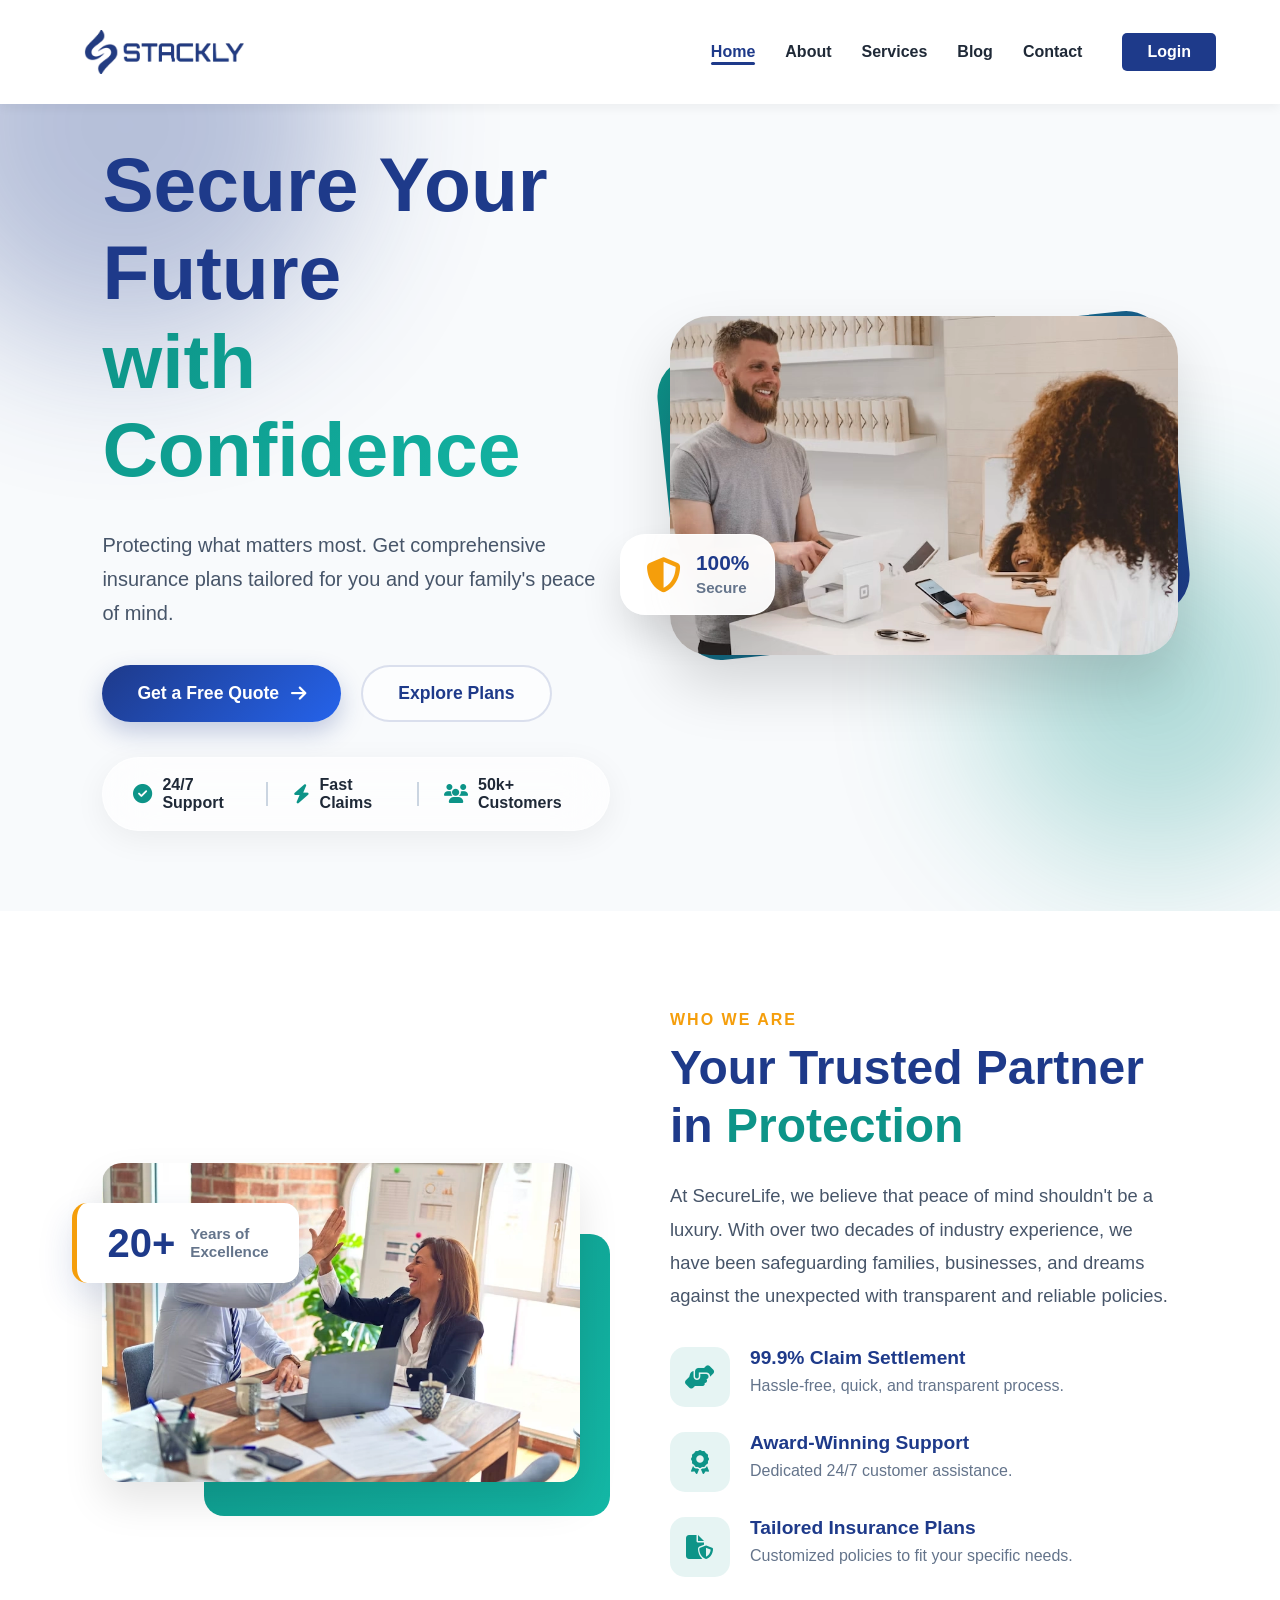
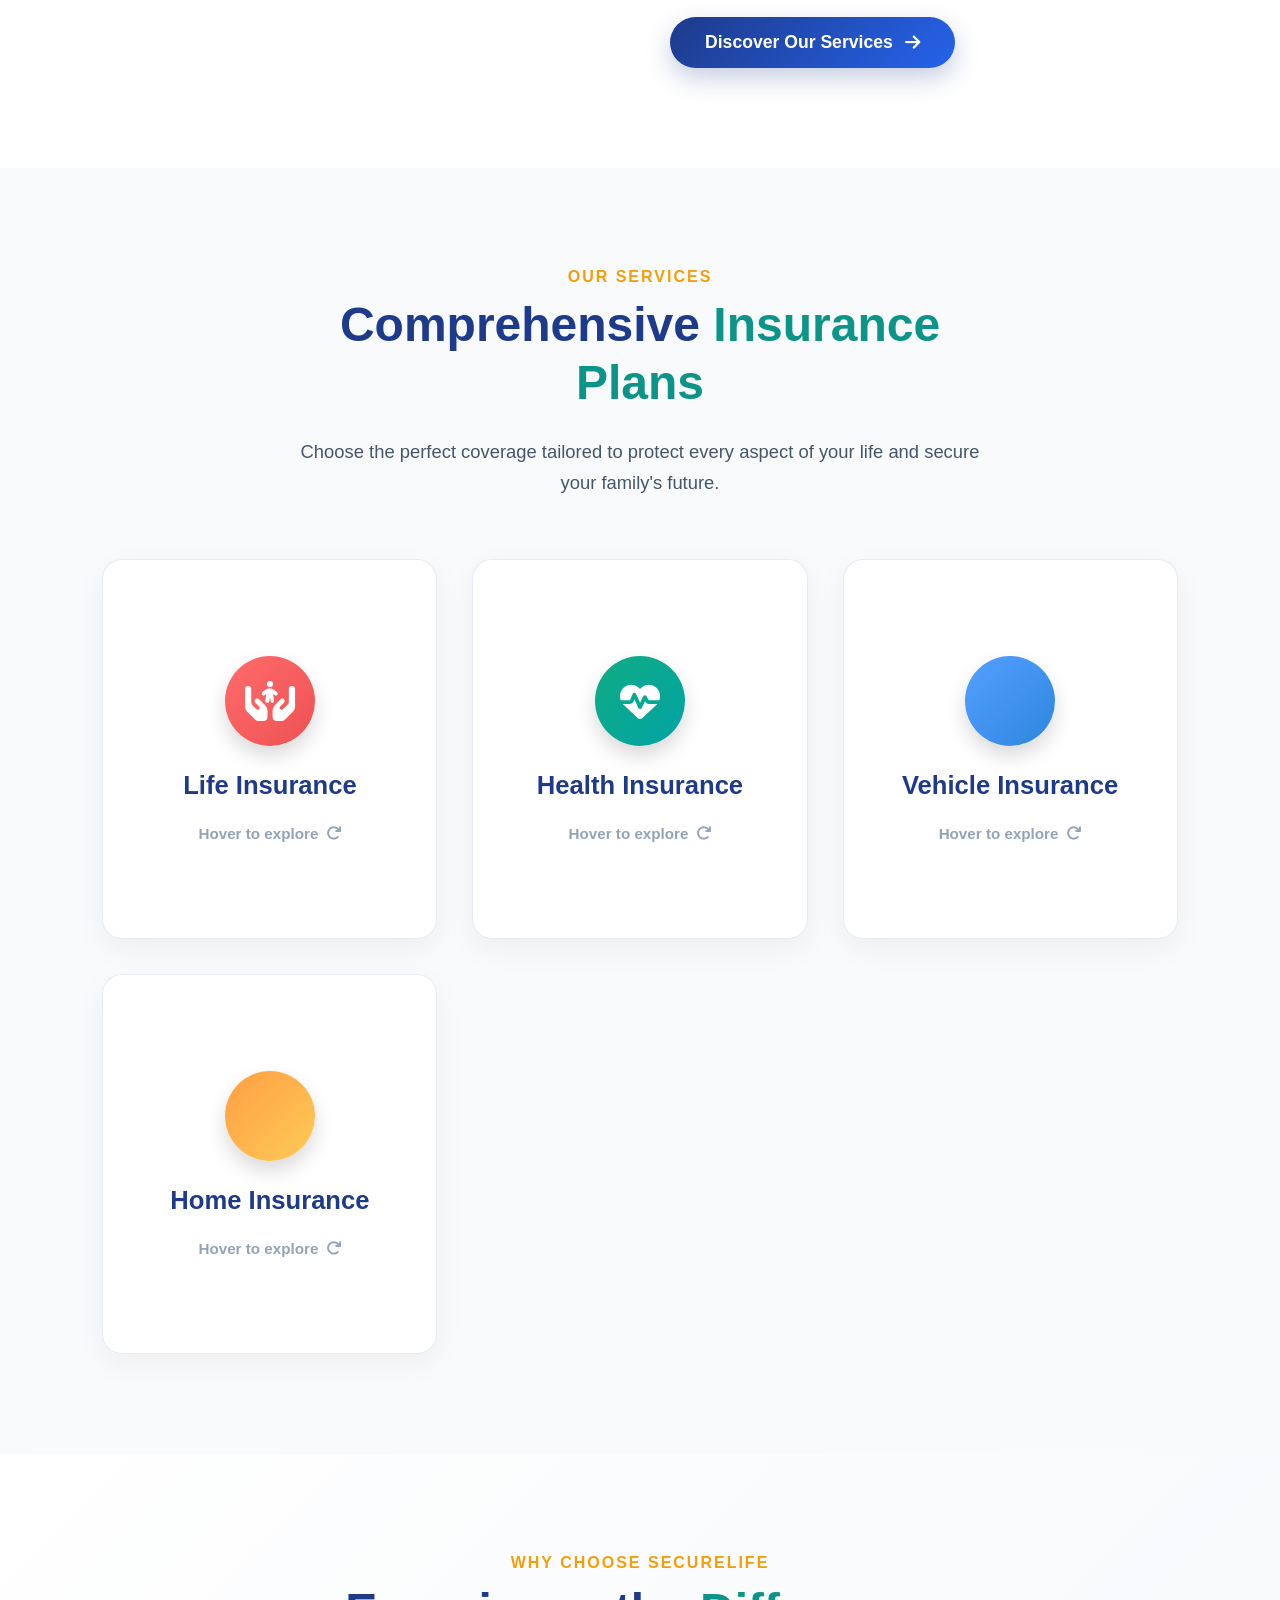
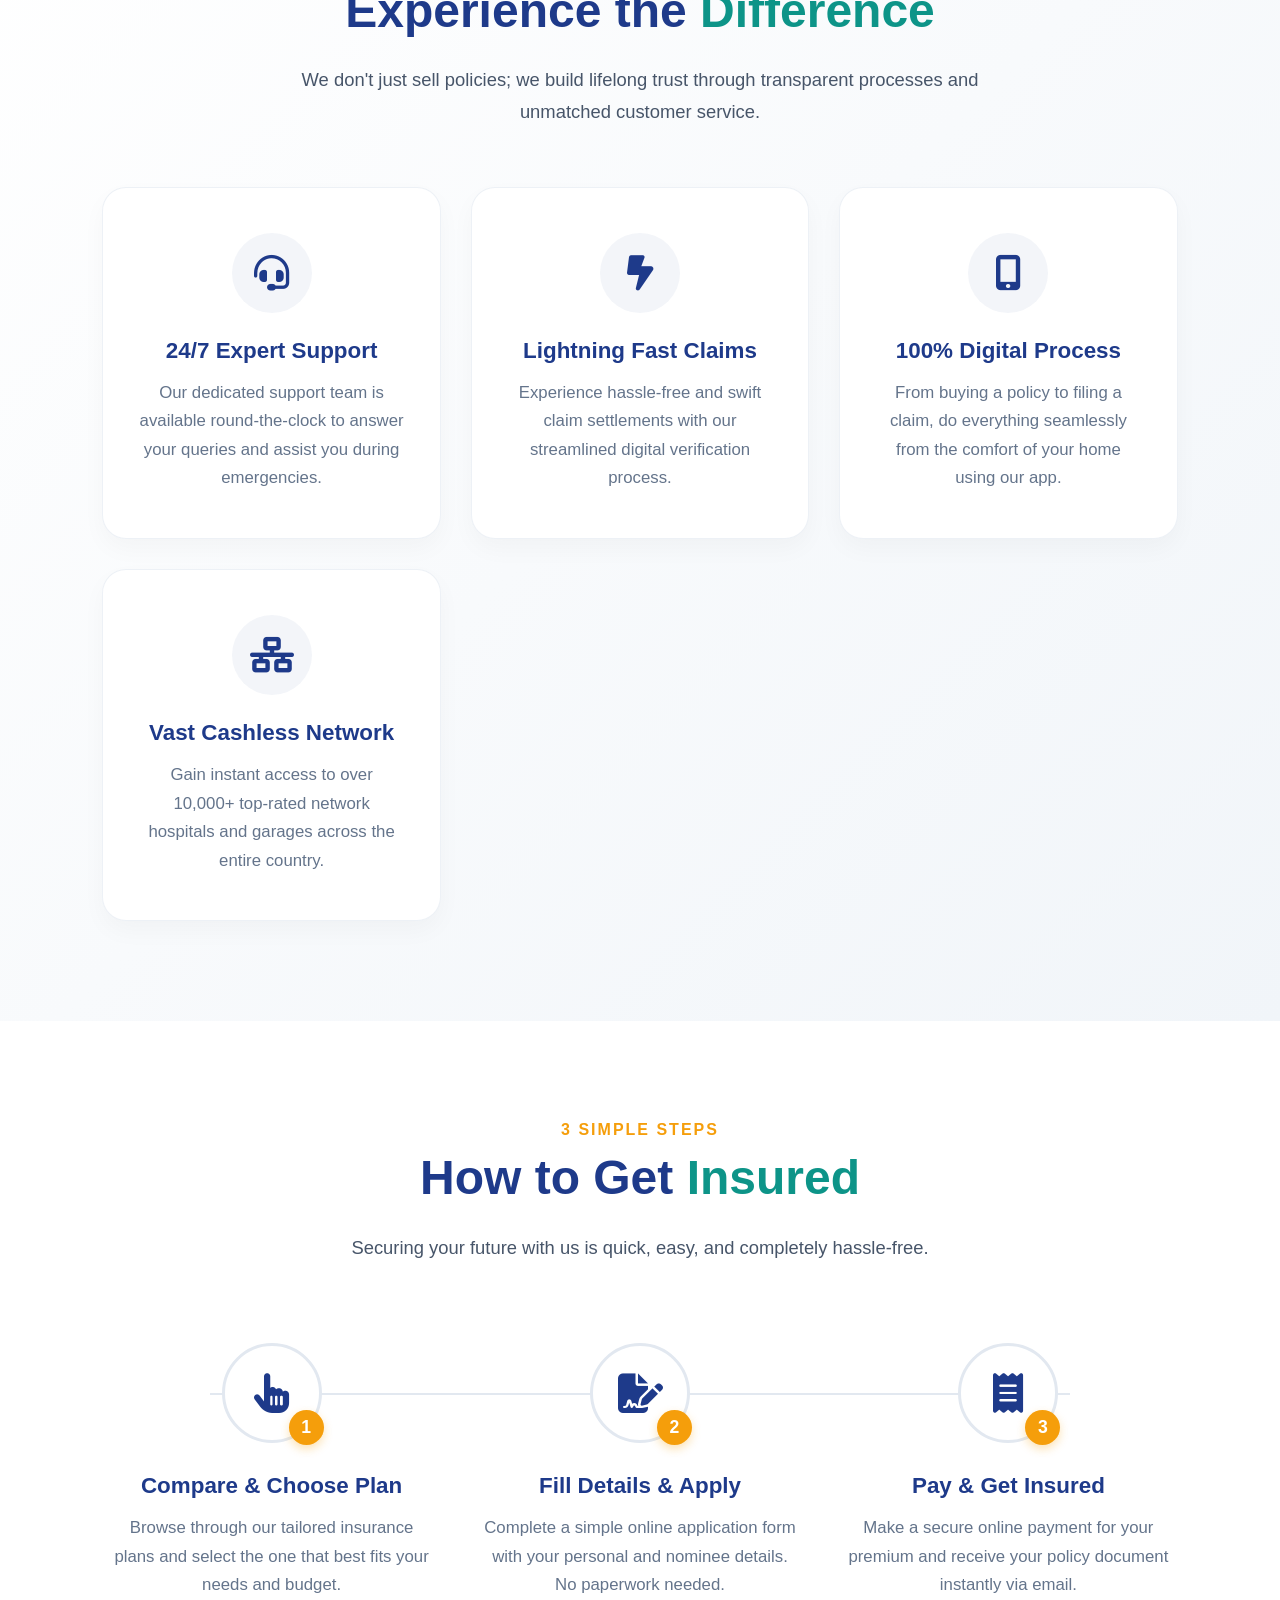
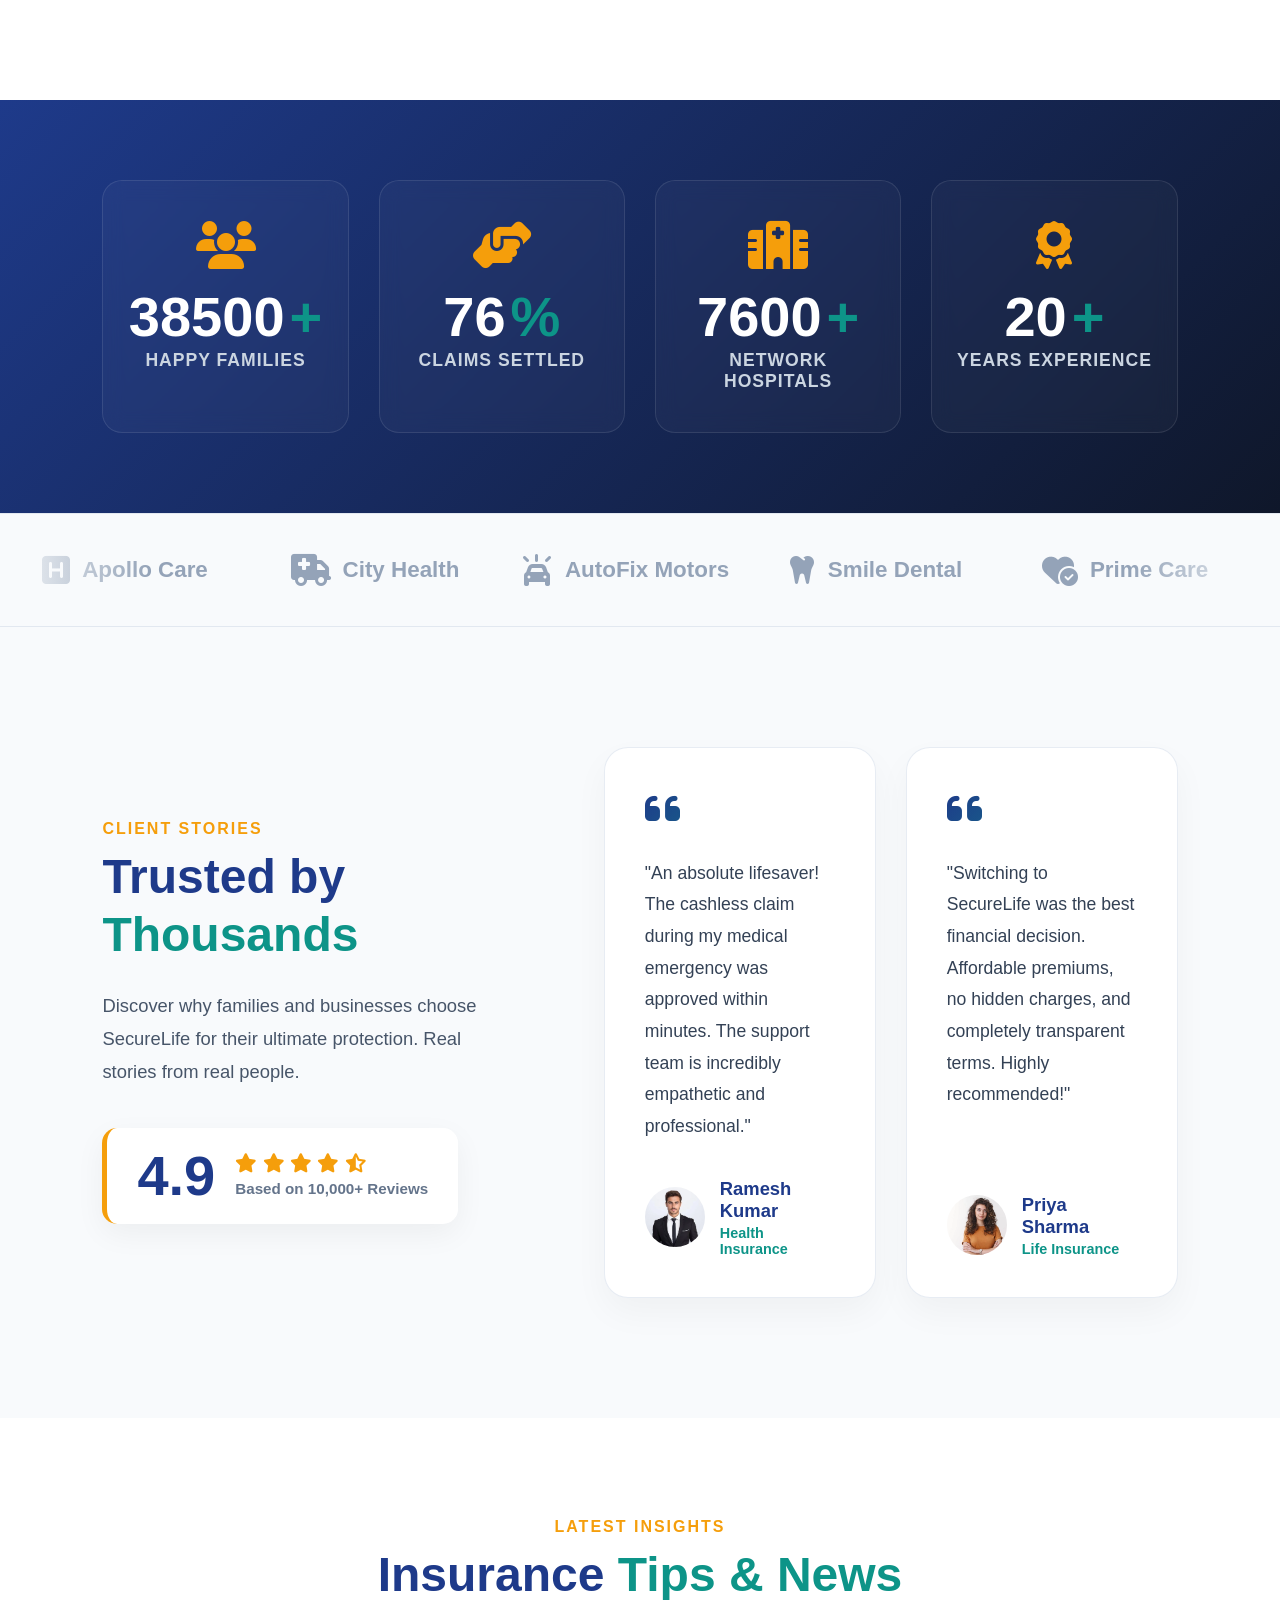
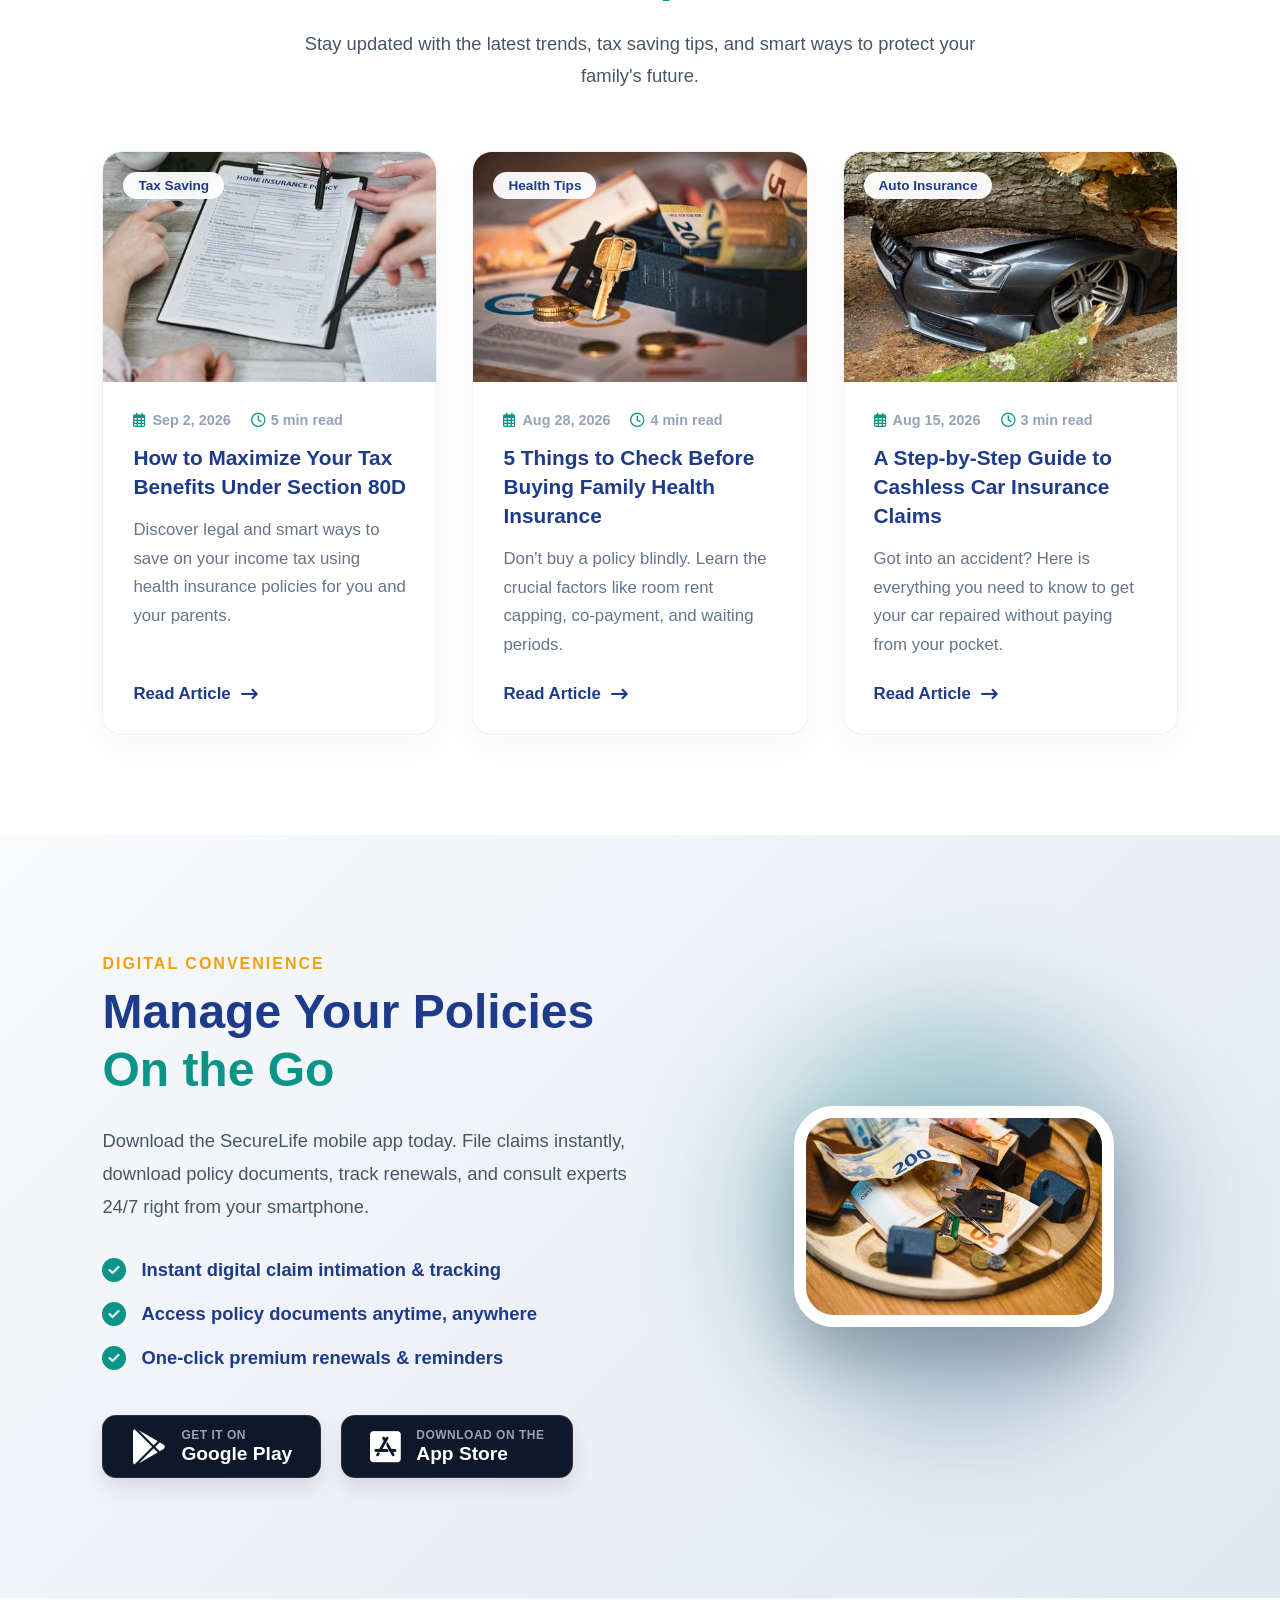
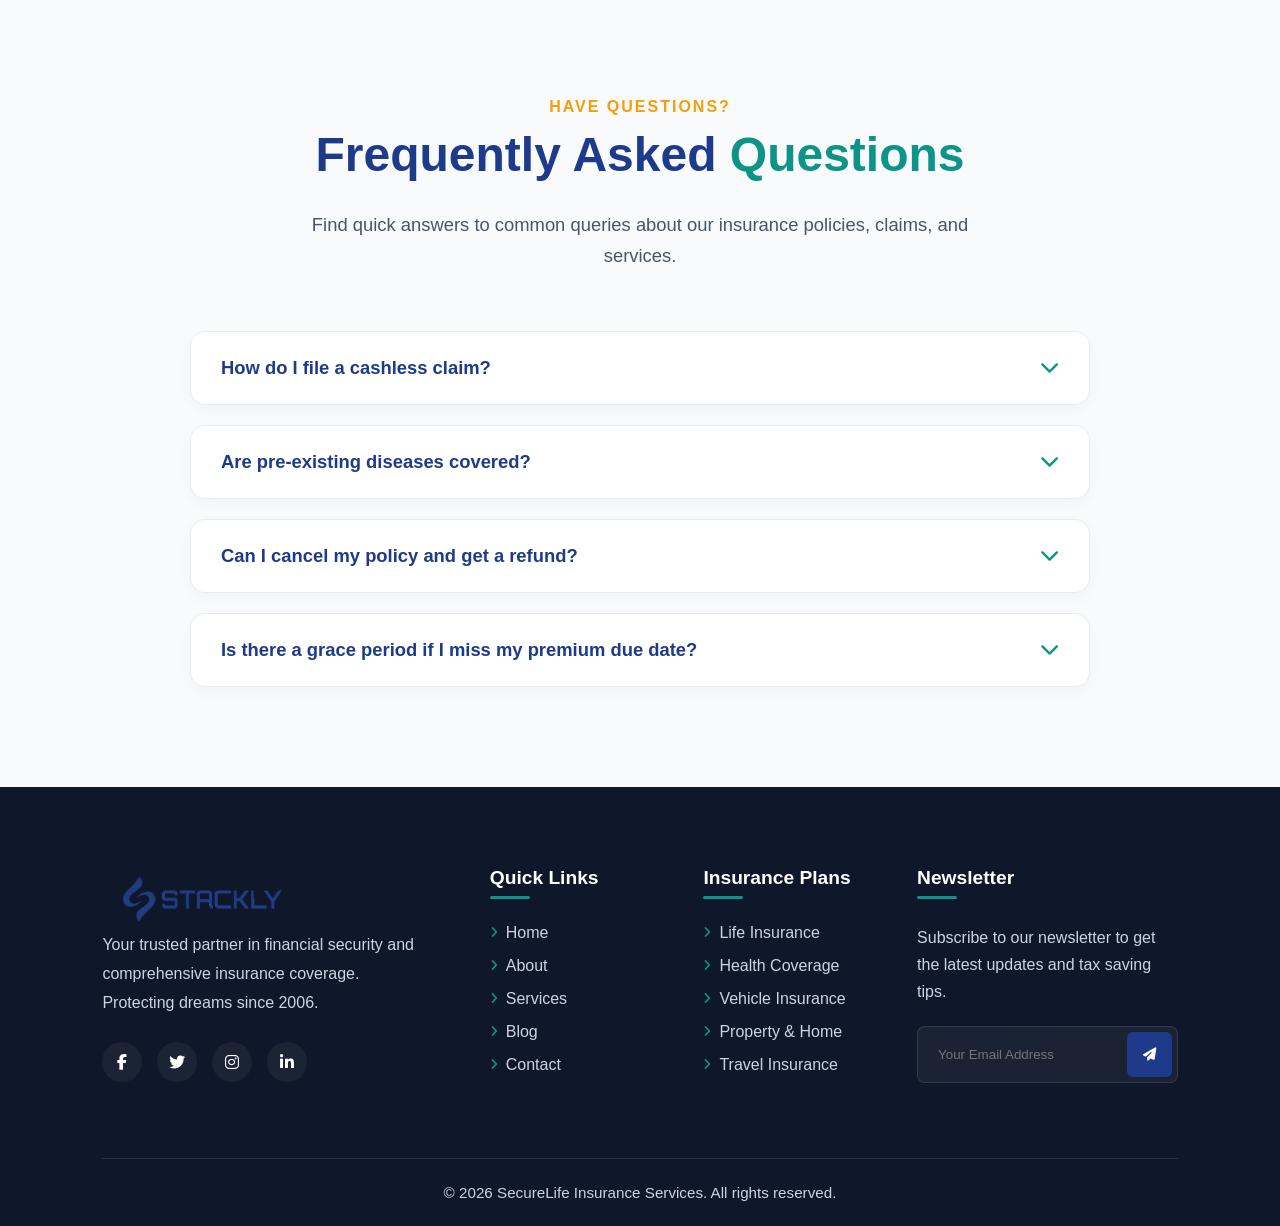
==== commit 435fca09: "Insurance Services" ====
--- a/index.html
+++ b/index.html
@@ -15,9 +15,9 @@
 
 
     <nav class="navbar">
-        <a href="index.html" class="logo-container">
-            <img src="./asset/blue.png" alt="Company Logo" class="logo-img">
-        </a>
+         <a href="index.html" class="logo-container">
+                    <img src="./asset/blue.webp" alt="Company Logo" class="logo-img">
+                </a>
 
 
         <div class="nav-menu" id="nav-menu">
@@ -624,7 +624,7 @@
 
             <div class="footer-brand">
                 <a href="index.html" class="logo-container">
-                    <img src="./asset/blue.png" alt="Company Logo" class="logo-img">
+                    <img src="./asset/blue.webp" alt="Company Logo" class="logo-img">
                 </a>
                 <p class="footer-desc">Your trusted partner in financial security and comprehensive insurance coverage.
                     Protecting dreams since 2006.</p>
--- a/Insurance.css
+++ b/Insurance.css
@@ -7,6 +7,13 @@
 
  body {
      overflow-x: hidden;
+ }
+
+ :root {
+     --primary: #1E3A8A;
+     --secondary: #0D9488;
+     --accent: #F59E0B;
+     --bg-color: #F8FAFC;
  }
 
 
--- a/style.css
+++ b/style.css
@@ -1789,4 +1789,8 @@
     .blog-grid {
         grid-template-columns: 1fr;
     }
+}
+
+a{
+    text-decoration: none;
 }
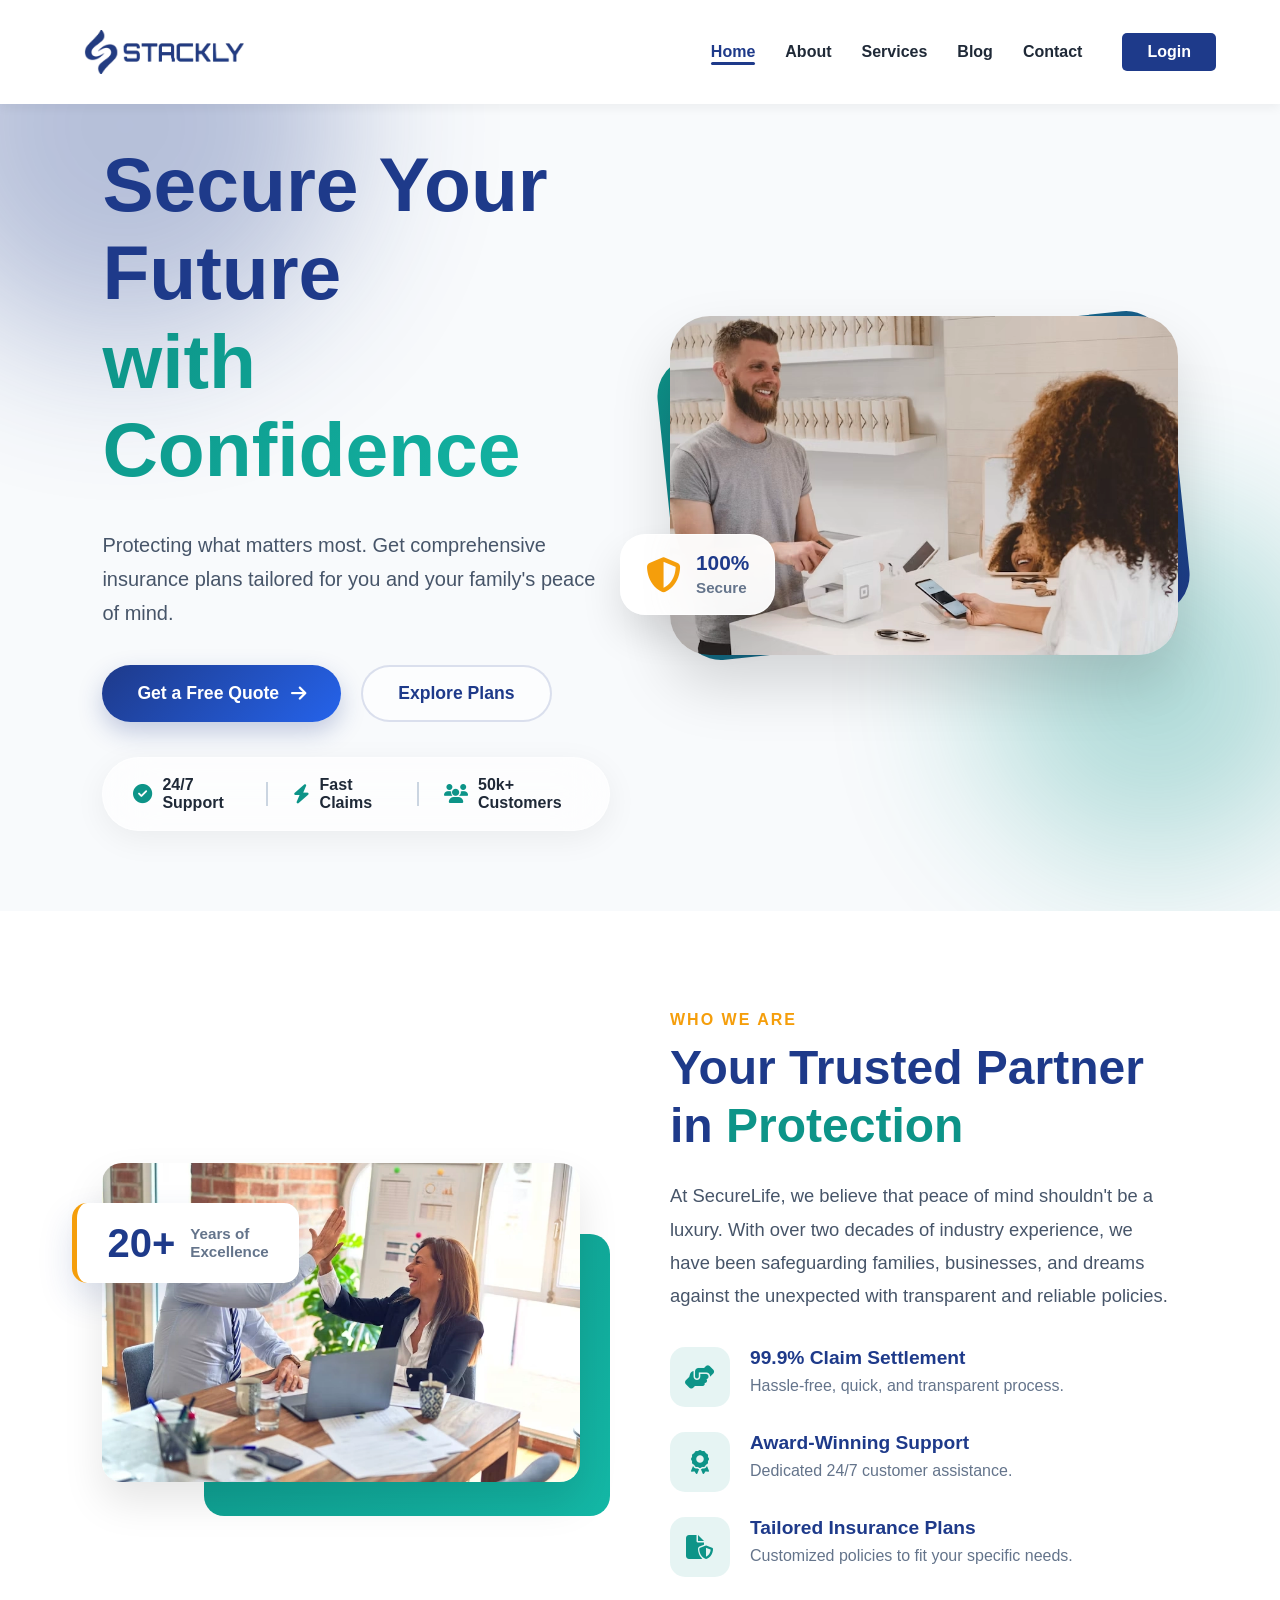
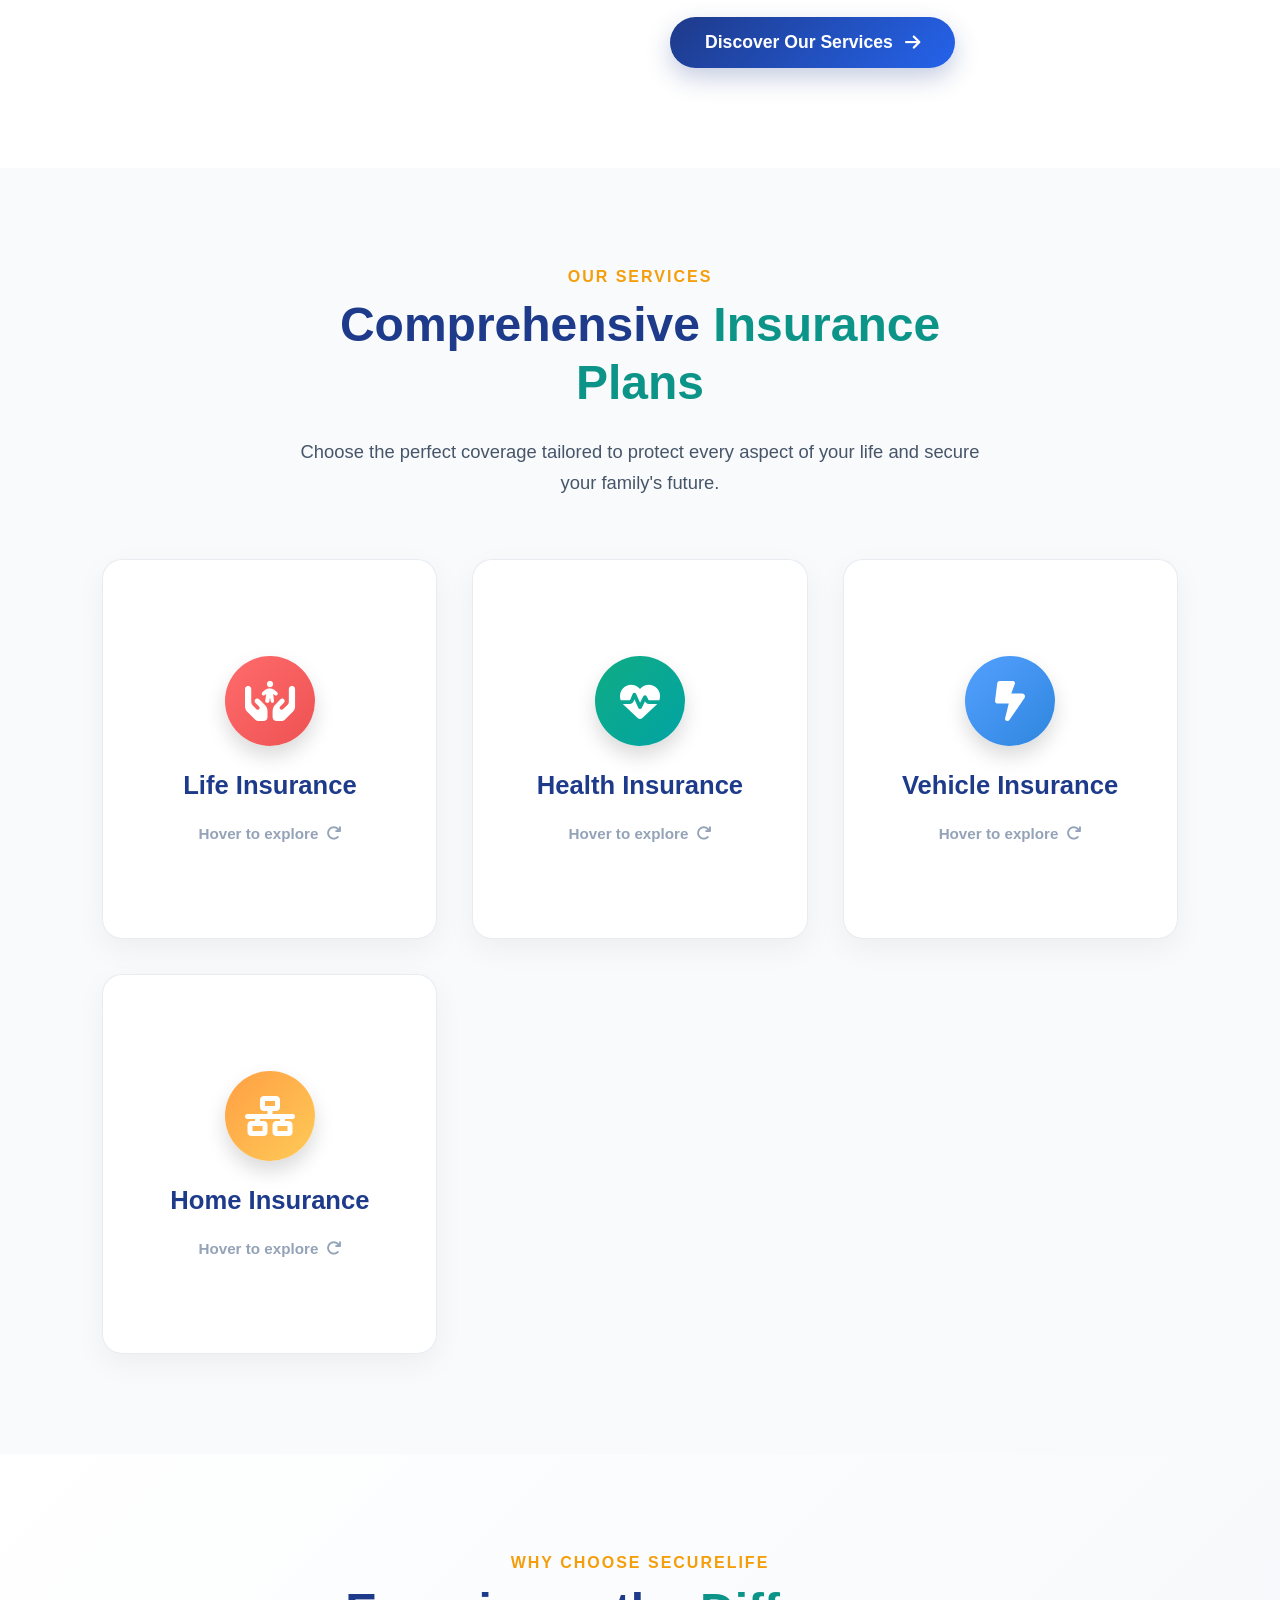
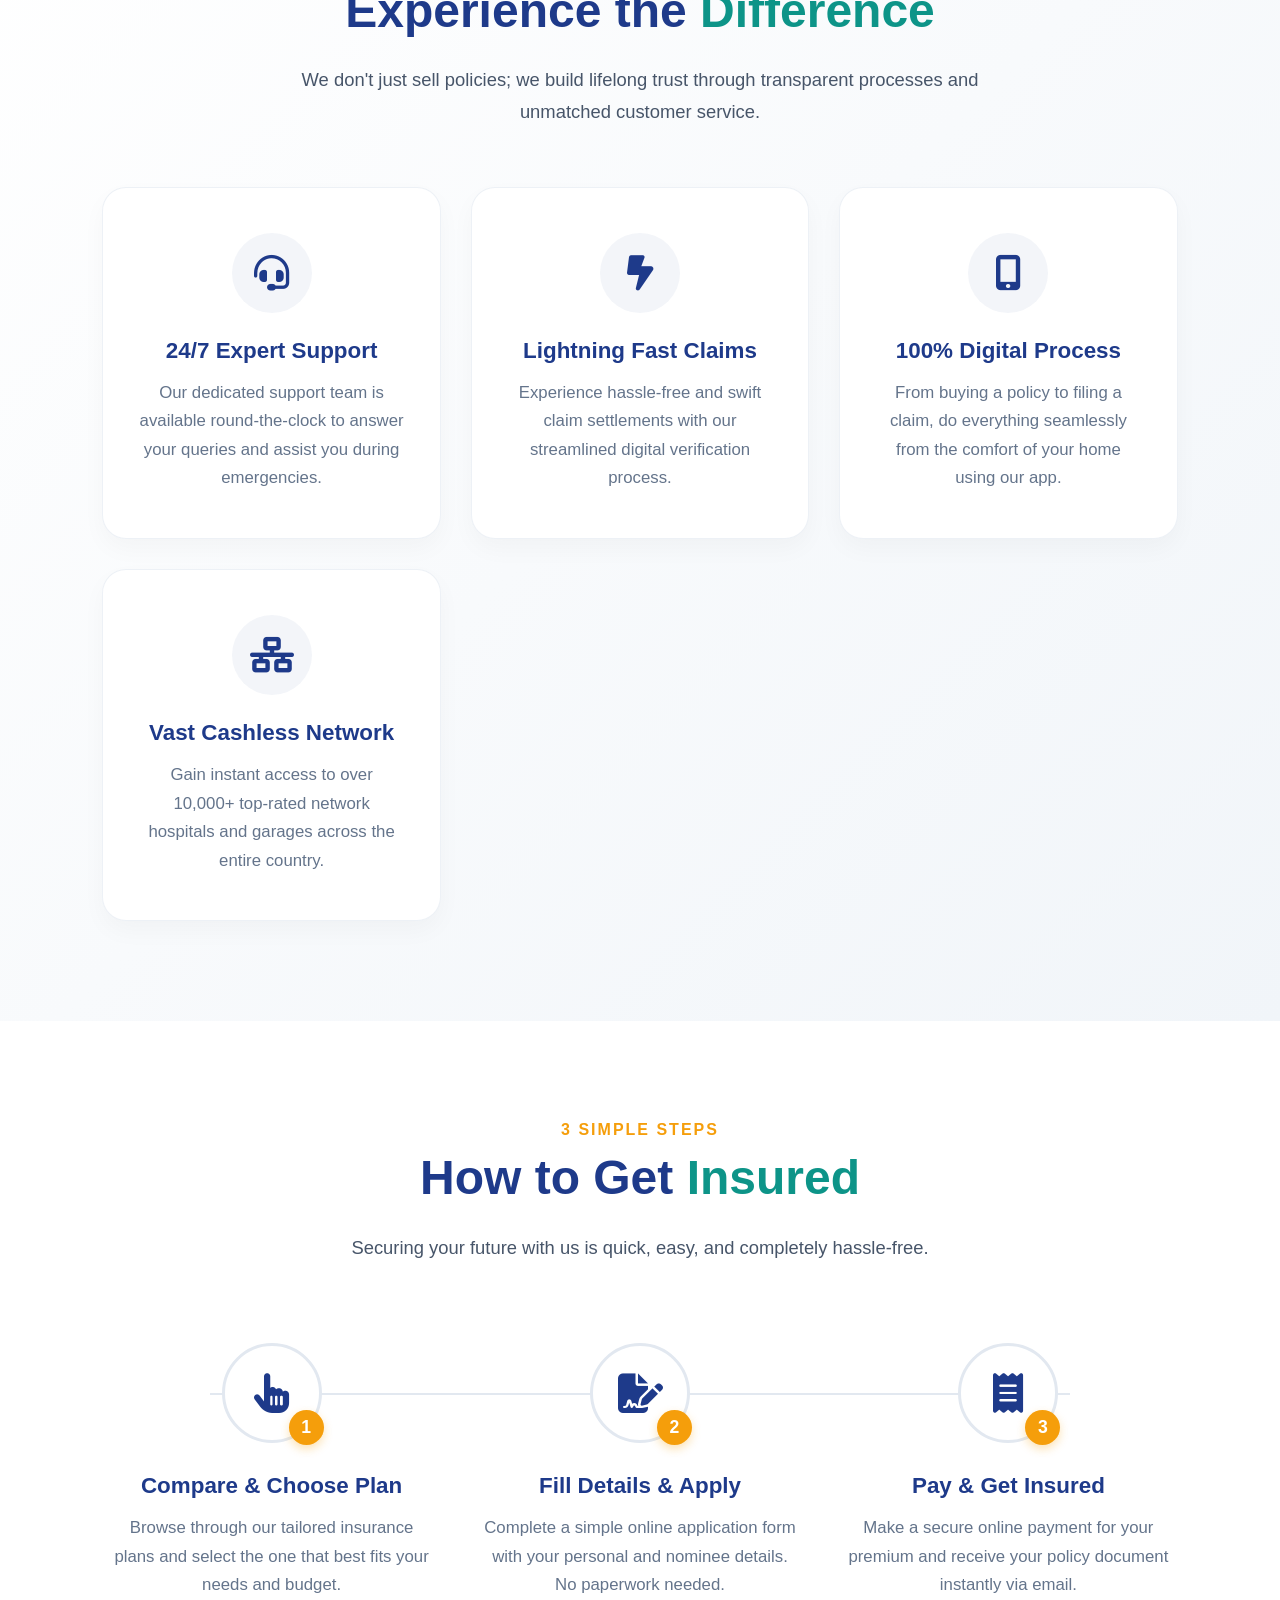
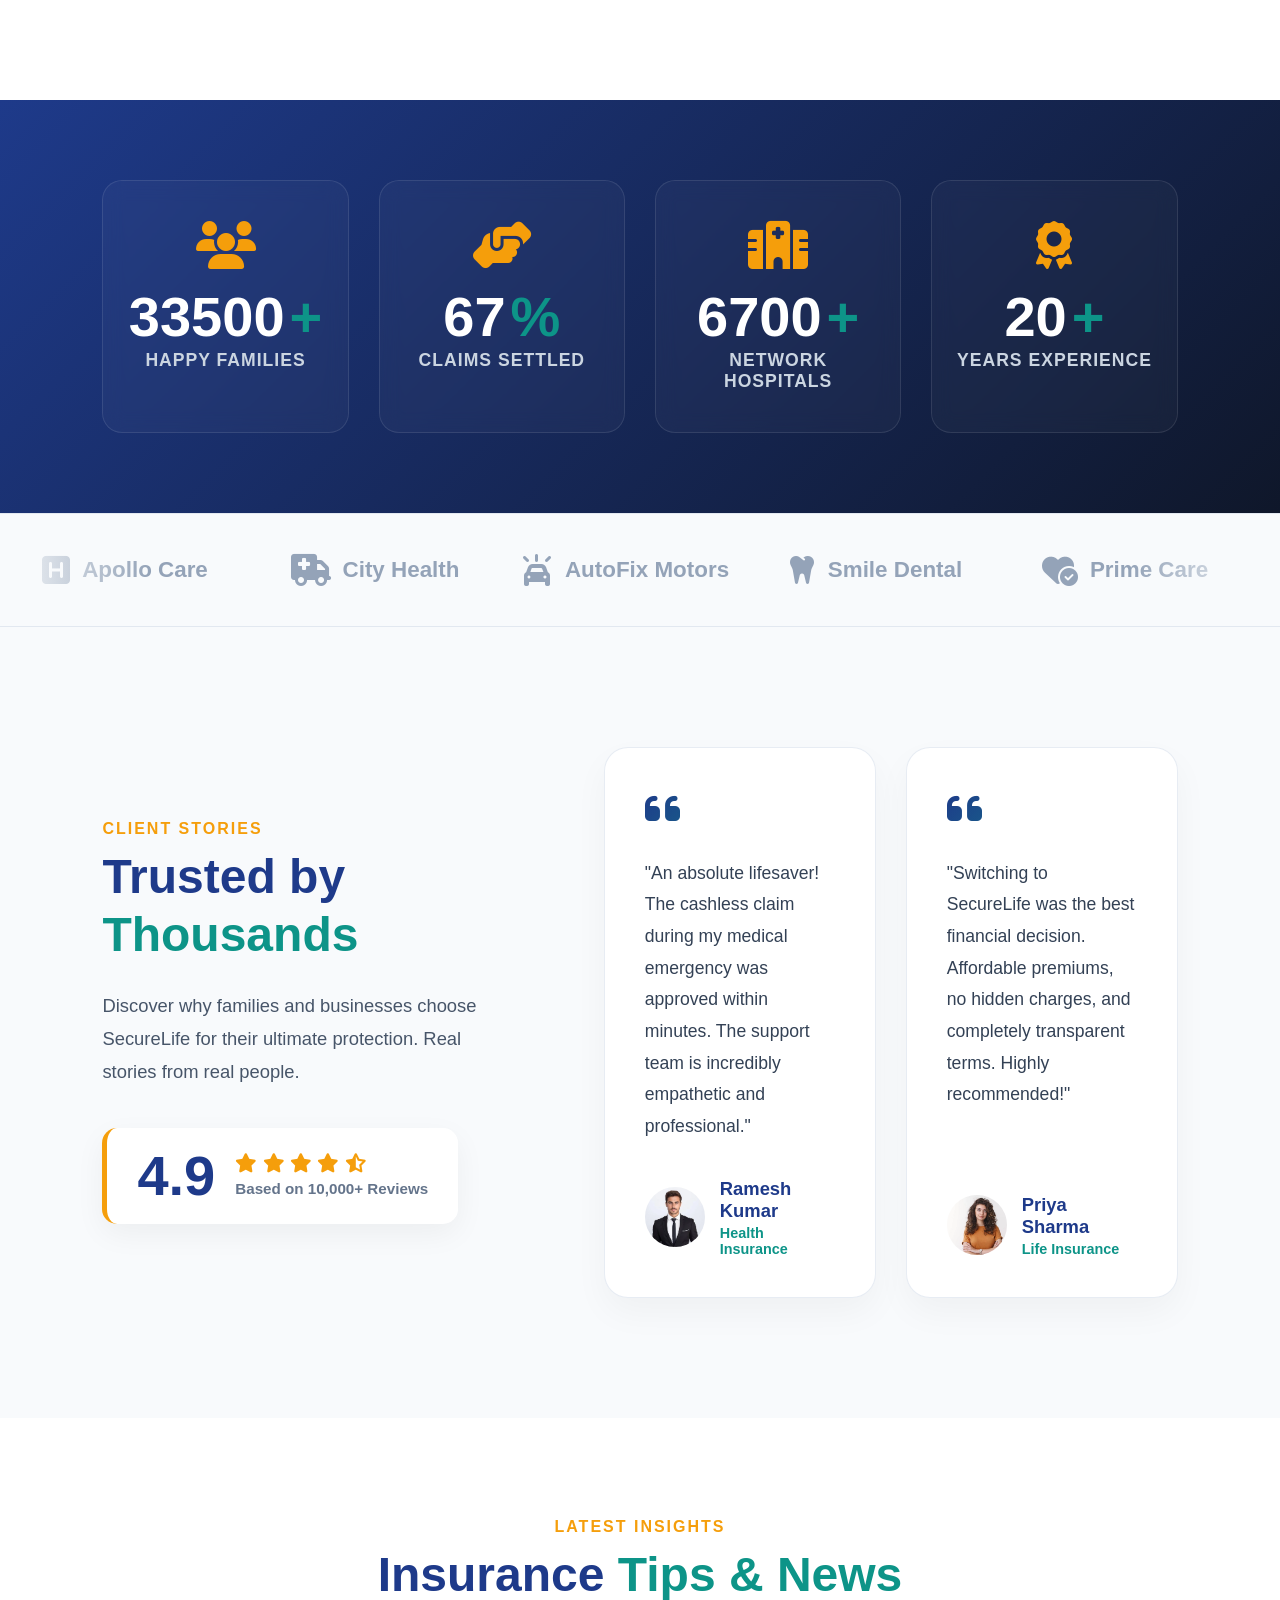
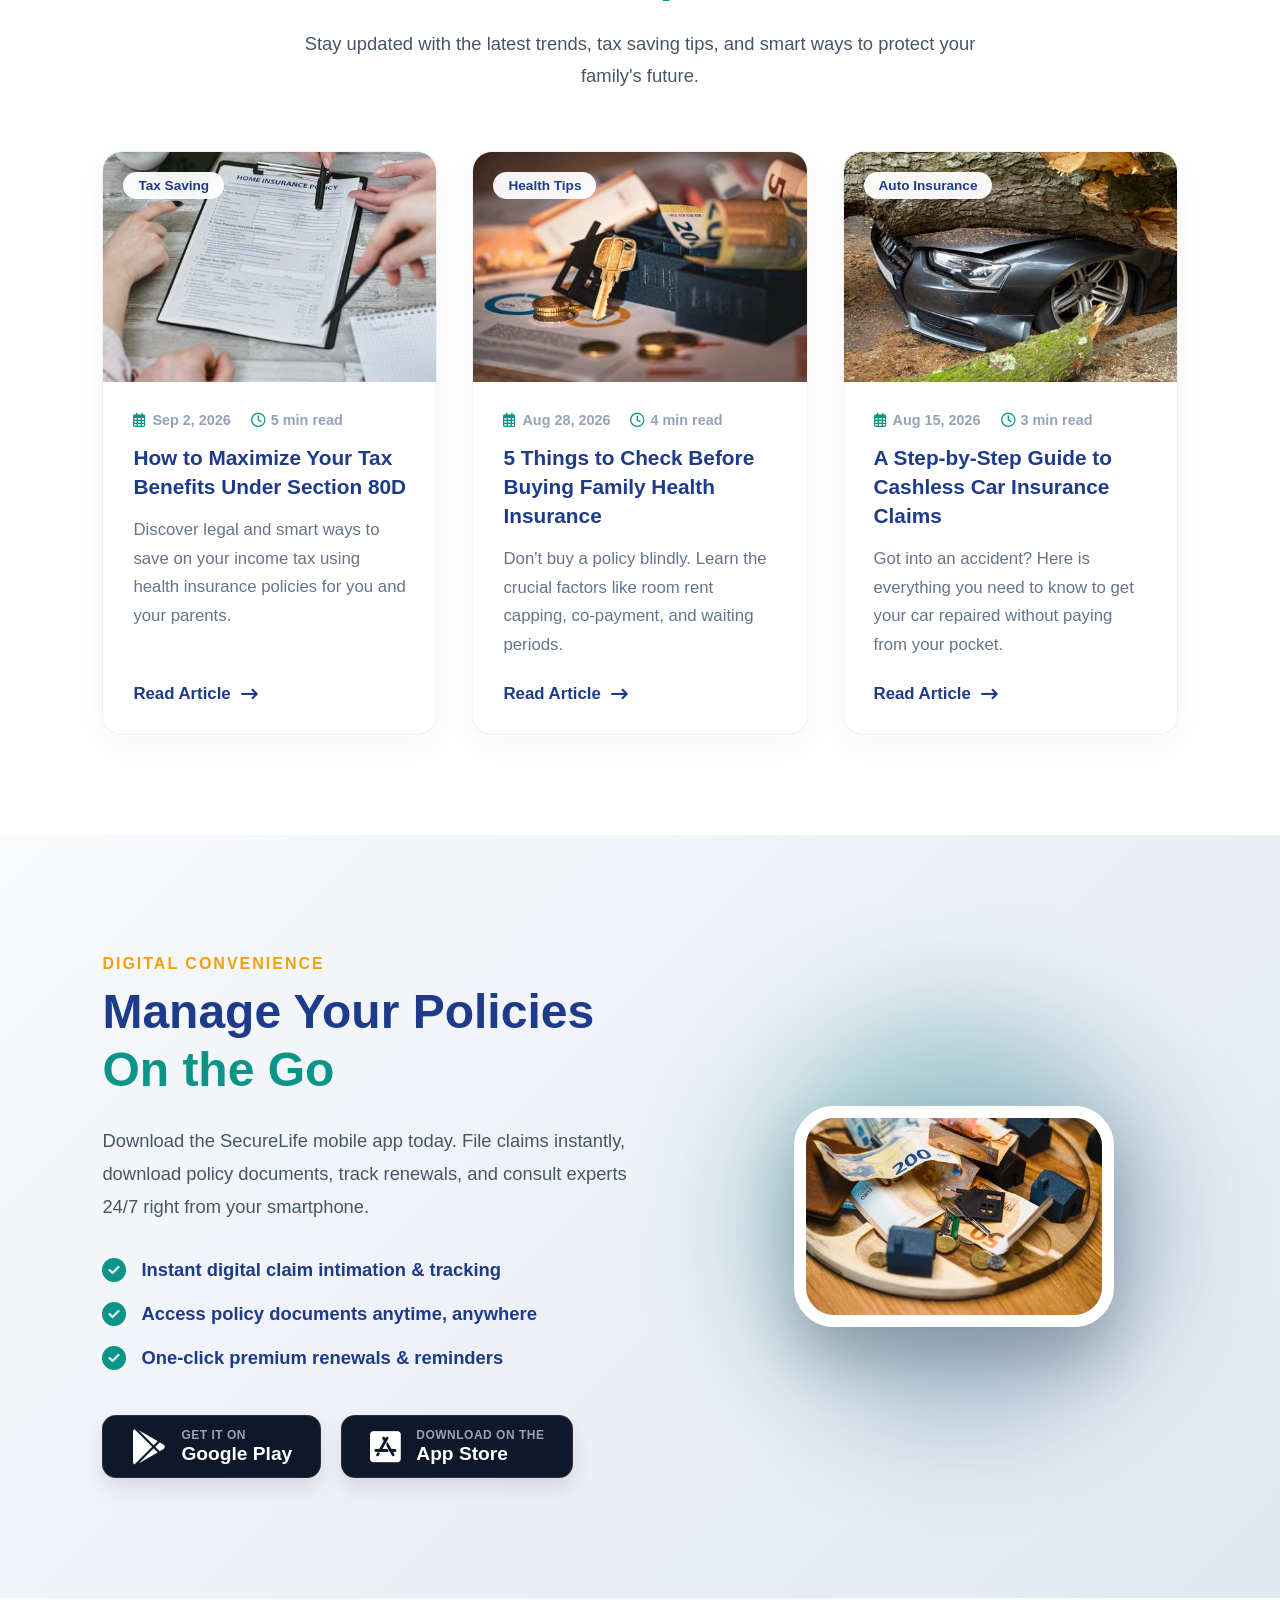
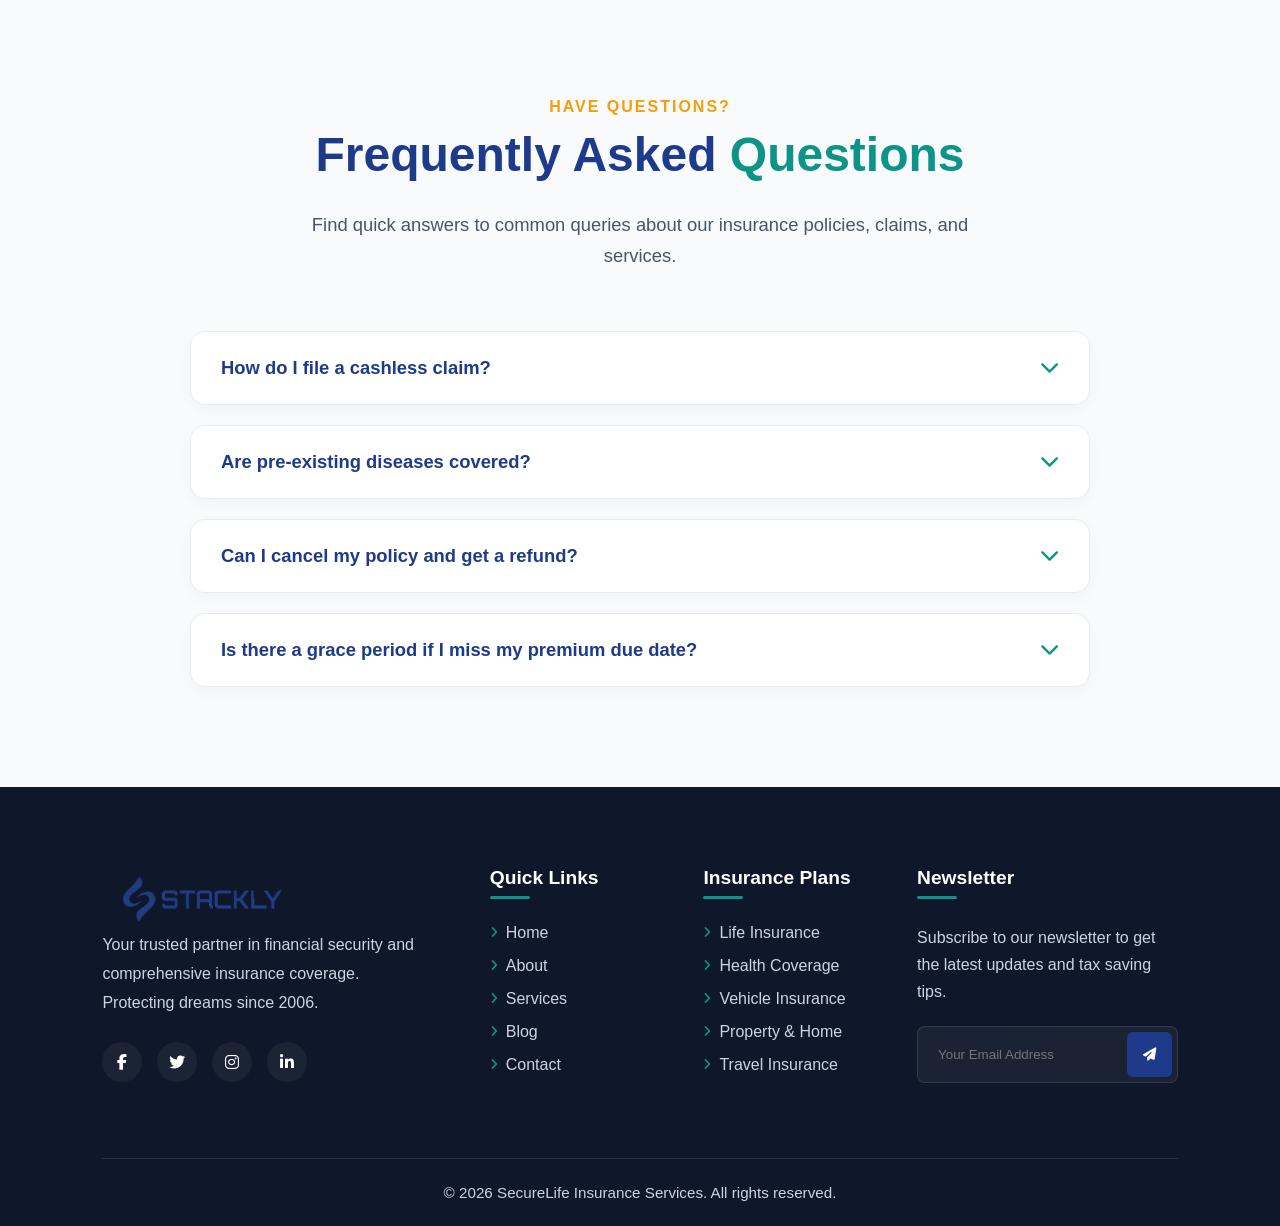
==== commit e341b1a9: "Insurance Services" ====
--- a/index.html
+++ b/index.html
@@ -194,7 +194,7 @@
                 <div class="flip-card-inner">
                     <div class="flip-card-front">
                         <div class="icon-wrapper vehicle-bg">
-                            <i class="fa-solid fa-car-shield"></i>
+                             <i class="fa-solid fa-bolt-lightning"></i>
                         </div>
                         <h3 class="plan-title">Vehicle Insurance</h3>
                         <p class="front-click-text">Hover to explore <i class="fa-solid fa-arrow-right-rotate"></i></p>
@@ -203,7 +203,7 @@
                         <h3>Vehicle Insurance</h3>
                         <p class="plan-desc">Drive with confidence. We offer complete protection against accidents,
                             theft, and third-party liabilities for your vehicles.</p>
-                        <a href="404.html" class="plan-link-back">Learn More <i class="fa-solid fa-arrow-right"></i></a>
+                        <a href="404.html" class="plan-link-back">Learn More <i class="fa-solid fa-arrow-right-long"></i></a>
                     </div>
                 </div>
             </div>
@@ -212,7 +212,7 @@
                 <div class="flip-card-inner">
                     <div class="flip-card-front">
                         <div class="icon-wrapper home-bg">
-                            <i class="fa-solid fa-house-shield"></i>
+                           <i class="fa-solid fa-network-wired"></i>
                         </div>
                         <h3 class="plan-title">Home Insurance</h3>
                         <p class="front-click-text">Hover to explore <i class="fa-solid fa-arrow-right-rotate"></i></p>
